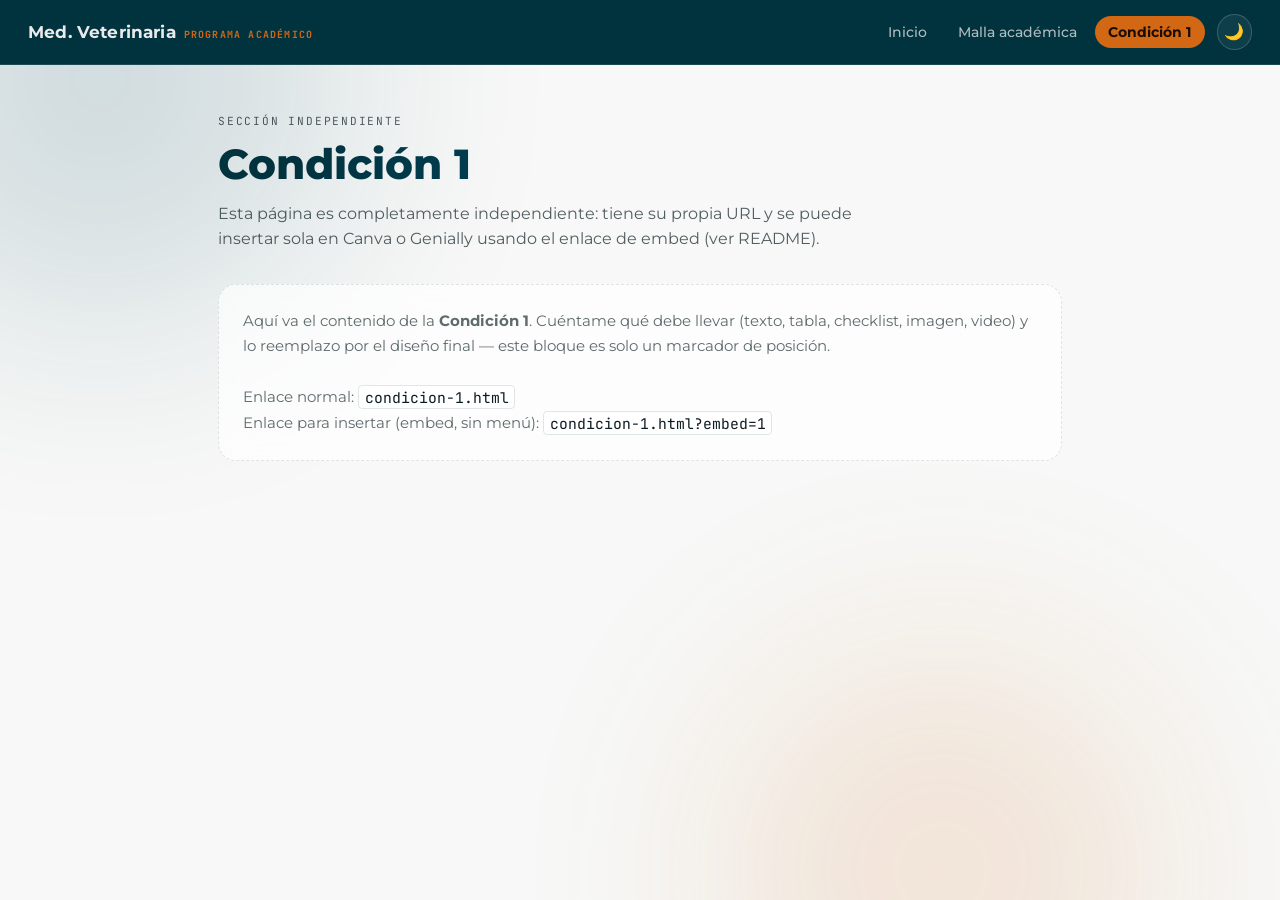
==== condicion-1.html @ 6ac679a8 "Primer commit: subiendo mi proyecto" ====
<!DOCTYPE html>
<html lang="es">
<head>
<meta charset="UTF-8" />
<meta name="viewport" content="width=device-width, initial-scale=1.0" />
<title>Condición 1 · Programa académico</title>
<meta name="description" content="Condición 1 del programa." />
<link rel="preconnect" href="https://fonts.googleapis.com">
<link rel="preconnect" href="https://fonts.gstatic.com" crossorigin>
<link href="https://fonts.googleapis.com/css2?family=Montserrat:wght@400;500;600;700;800&family=JetBrains+Mono:wght@500&display=swap" rel="stylesheet">
<link rel="stylesheet" href="css/base.css" />
<link rel="stylesheet" href="css/condicion.css" />
</head>
<body>

<div class="orb orb--navy"   style="width:480px;height:480px;top:-160px;left:-140px;"></div>
<div class="orb orb--orange" style="width:420px;height:420px;bottom:-180px;right:10vw;"></div>

<nav class="sitenav">
  <a class="sitenav__brand" href="index.html">Med. Veterinaria <small>Programa académico</small></a>
  <div class="sitenav__right">
    <ul class="sitenav__links">
      <li><a href="index.html">Inicio</a></li>
      <li><a href="malla-academica.html">Malla académica</a></li>
      <li><a href="condicion-1.html" aria-current="page">Condición 1</a></li>
    </ul>
    <button class="theme-toggle" type="button" aria-label="Cambiar a modo oscuro">🌙</button>
  </div>
</nav>

<header class="cond-hero">
  <p class="cond-hero__eyebrow">Sección independiente</p>
  <h1>Condición 1</h1>
  <p>Esta página es completamente independiente: tiene su propia URL y se puede insertar sola en Canva o Genially usando el enlace de embed (ver README).</p>
</header>

<main class="cond-body">
  <div class="cond-body__placeholder">
    Aquí va el contenido de la <strong>Condición 1</strong>. Cuéntame qué debe llevar
    (texto, tabla, checklist, imagen, video) y lo reemplazo por el diseño final —
    este bloque es solo un marcador de posición.
    <br><br>
    Enlace normal: <code>condicion-1.html</code><br>
    Enlace para insertar (embed, sin menú): <code>condicion-1.html?embed=1</code>
  </div>
</main>

<script src="js/embed-mode.js"></script>
<script src="js/theme.js"></script>
</body>
</html>
---- css/base.css ----
/* =========================================================================
   base.css — fundamentos compartidos por todas las secciones del sitio
   ========================================================================= */

:root{
  /* Paleta institucional */
  --navy:      #00445B;
  --navy-dark: #01333F;
  --green:     #035B3B;
  --gray-100:  #EAEAEA;
  --orange:    #D26714;
  --gold:      #C9930C;

  --font-display: 'Montserrat', 'Segoe UI', sans-serif;
  --font-body: 'Montserrat', 'Segoe UI', sans-serif;
  --font-mono: 'JetBrains Mono', 'Consolas', monospace;

  --radius: 12px;
  --radius-lg: 18px;

  /* ---- Tema claro (default) ---- */
  --ink:        #0B1B21;
  --paper:      #F7F8F7;
  --paper-2:    #FFFFFF;
  --line:       rgba(1,51,63,0.12);
  --nav-bg:     var(--navy-dark);
  --nav-text:   var(--gray-100);
  --shadow-sm:  0 1px 2px rgba(1,51,63,0.08);
  --shadow-md:  0 10px 28px rgba(1,51,63,0.14);
  --shadow-lg:  0 26px 64px rgba(1,51,63,0.24);
  --glass-bg:   rgba(255,255,255,0.68);
  --glass-border: rgba(1,51,63,0.14);
  --orb-opacity: 0.16;
  --texture-opacity: 0.5;
  --scrollbar-track: rgba(1,51,63,0.06);
  --scrollbar-thumb: rgba(0,68,91,0.35);
}

html[data-theme="dark"]{
  --ink:        #EAEAEA;
  --paper:      #051A22;
  --paper-2:    #072633;
  --line:       rgba(234,234,234,0.14);
  --nav-bg:     #01161D;
  --nav-text:   var(--gray-100);
  --shadow-sm:  0 1px 2px rgba(0,0,0,0.35);
  --shadow-md:  0 10px 28px rgba(0,0,0,0.45);
  --shadow-lg:  0 26px 64px rgba(0,0,0,0.55);
  --glass-bg:   rgba(7,38,51,0.6);
  --glass-border: rgba(234,234,234,0.12);
  --orb-opacity: 0.30;
  --texture-opacity: 0.16;
  --scrollbar-track: rgba(234,234,234,0.06);
  --scrollbar-thumb: rgba(210,103,20,0.45);
}

*, *::before, *::after{ box-sizing: border-box; }

html{ scroll-behavior: smooth; }

body{
  margin: 0;
  background: var(--paper);
  color: var(--ink);
  font-family: var(--font-body);
  -webkit-font-smoothing: antialiased;
  position: relative;
  min-height: 100vh;
  transition: background 0.35s ease, color 0.35s ease;
}

/* Textura de fondo institucional, sutil y fija */
body::before{
  content: "";
  position: fixed;
  inset: 0;
  z-index: -2;
  background-image: url("assets/Fondo_1.png");
  background-size: cover;
  background-position: center;
  opacity: var(--texture-opacity);
  pointer-events: none;
  transition: opacity 0.35s ease;
}
html[data-theme="dark"] body::before{ filter: invert(1) brightness(0.6); }

img{ max-width: 100%; display: block; }
a{ color: inherit; }

/* ---------- Orbes ambientales (degradados de marca) ---------- */
.orb{
  position: fixed;
  border-radius: 50%;
  filter: blur(120px);
  z-index: -1;
  opacity: var(--orb-opacity);
  pointer-events: none;
}
.orb--navy{ background: var(--navy); }
.orb--green{ background: var(--green); }
.orb--orange{ background: var(--orange); }

/* ---------- Barra de navegación del sitio ---------- */
.sitenav{
  position: sticky;
  top: 0;
  z-index: 50;
  display: flex;
  align-items: center;
  justify-content: space-between;
  gap: 1rem;
  padding: 0.9rem 1.75rem;
  background: var(--nav-bg);
  color: var(--nav-text);
  border-bottom: 1px solid rgba(234,234,234,0.12);
  backdrop-filter: blur(10px);
}

.sitenav__brand{
  font-family: var(--font-display);
  font-weight: 700;
  letter-spacing: 0.01em;
  font-size: 1.05rem;
  text-decoration: none;
  color: var(--gray-100);
  display: flex;
  align-items: baseline;
  gap: 0.5rem;
}
.sitenav__brand small{
  font-family: var(--font-mono);
  font-size: 0.62rem;
  letter-spacing: 0.12em;
  text-transform: uppercase;
  color: var(--orange);
}

.sitenav__right{ display: flex; align-items: center; gap: 0.75rem; }

.sitenav__links{
  display: flex;
  gap: 0.25rem;
  list-style: none;
  margin: 0;
  padding: 0;
}
.sitenav__links a{
  text-decoration: none;
  font-size: 0.85rem;
  font-weight: 500;
  padding: 0.5rem 0.85rem;
  border-radius: 999px;
  color: rgba(234,234,234,0.75);
  transition: background 0.2s ease, color 0.2s ease;
}
.sitenav__links a:hover{
  background: rgba(234,234,234,0.08);
  color: var(--gray-100);
}
.sitenav__links a[aria-current="page"]{
  background: var(--orange);
  color: #1a0d00;
  font-weight: 700;
}

.theme-toggle{
  display: inline-flex;
  align-items: center;
  justify-content: center;
  width: 2.2rem;
  height: 2.2rem;
  border-radius: 50%;
  border: 1px solid rgba(234,234,234,0.2);
  background: rgba(234,234,234,0.06);
  color: var(--gray-100);
  cursor: pointer;
  font-size: 1rem;
  line-height: 1;
  transition: transform 0.25s ease, background 0.2s ease;
}
.theme-toggle:hover{ background: rgba(234,234,234,0.16); transform: rotate(15deg); }

@media (max-width: 640px){
  .sitenav{ padding: 0.8rem 1rem; }
  .sitenav__links{ gap: 0; }
  .sitenav__links a{ padding: 0.45rem 0.6rem; font-size: 0.78rem; }
}

/* ---------- Utilidades ---------- */
.sr-only{
  position: absolute; width: 1px; height: 1px;
  padding: 0; margin: -1px; overflow: hidden;
  clip: rect(0,0,0,0); white-space: nowrap; border: 0;
}

:focus-visible{
  outline: 3px solid var(--orange);
  outline-offset: 2px;
}

/* Scrollbars con estilo, para cualquier panel con overflow */
*{
  scrollbar-width: thin;
  scrollbar-color: var(--scrollbar-thumb) var(--scrollbar-track);
}
*::-webkit-scrollbar{ width: 10px; height: 10px; }
*::-webkit-scrollbar-track{ background: var(--scrollbar-track); border-radius: 8px; }
*::-webkit-scrollbar-thumb{
  background: var(--scrollbar-thumb);
  border-radius: 8px;
  border: 2px solid transparent;
  background-clip: padding-box;
}

@media (prefers-reduced-motion: reduce){
  *{ animation-duration: 0.01ms !important; transition-duration: 0.01ms !important; }
}
---- css/condicion.css ----
/* =========================================================================
   condicion.css — estilo compartido de las páginas "Condición N"
   ========================================================================= */

.cond-hero{
  max-width: 900px;
  margin: 0 auto;
  padding: 3rem 1.75rem 1rem;
}
.cond-hero__eyebrow{
  font-family: var(--font-mono);
  font-size: 0.7rem;
  letter-spacing: 0.16em;
  text-transform: uppercase;
  color: var(--orange);
}
.cond-hero h1{
  font-family: var(--font-display);
  font-weight: 800;
  font-size: clamp(1.8rem, 4vw, 2.6rem);
  margin: 0.5rem 0 0.75rem;
  background: linear-gradient(100deg, var(--navy-dark) 10%, var(--navy) 45%, var(--green) 85%);
  -webkit-background-clip: text;
  background-clip: text;
  color: transparent;
}
html[data-theme="dark"] .cond-hero h1{
  background: linear-gradient(100deg, #EAEAEA 10%, #7FD9C4 55%, var(--orange) 95%);
  -webkit-background-clip: text;
  background-clip: text;
}
.cond-hero p{
  color: color-mix(in srgb, var(--ink) 70%, transparent);
  line-height: 1.6;
  max-width: 62ch;
  margin: 0;
}

.cond-body{
  max-width: 900px;
  margin: 0 auto;
  padding: 1rem 1.75rem 4rem;
  line-height: 1.7;
}
.cond-body__placeholder{
  border: 1.5px dashed var(--line);
  border-radius: var(--radius-lg);
  padding: 1.5rem;
  color: color-mix(in srgb, var(--ink) 65%, transparent);
  background: var(--glass-bg);
  backdrop-filter: blur(14px);
  -webkit-backdrop-filter: blur(14px);
  font-size: 0.92rem;
}
.cond-body__placeholder code{
  font-family: var(--font-mono);
  background: var(--paper-2);
  color: var(--ink);
  padding: 0.1rem 0.35rem;
  border-radius: 4px;
  border: 1px solid var(--line);
}
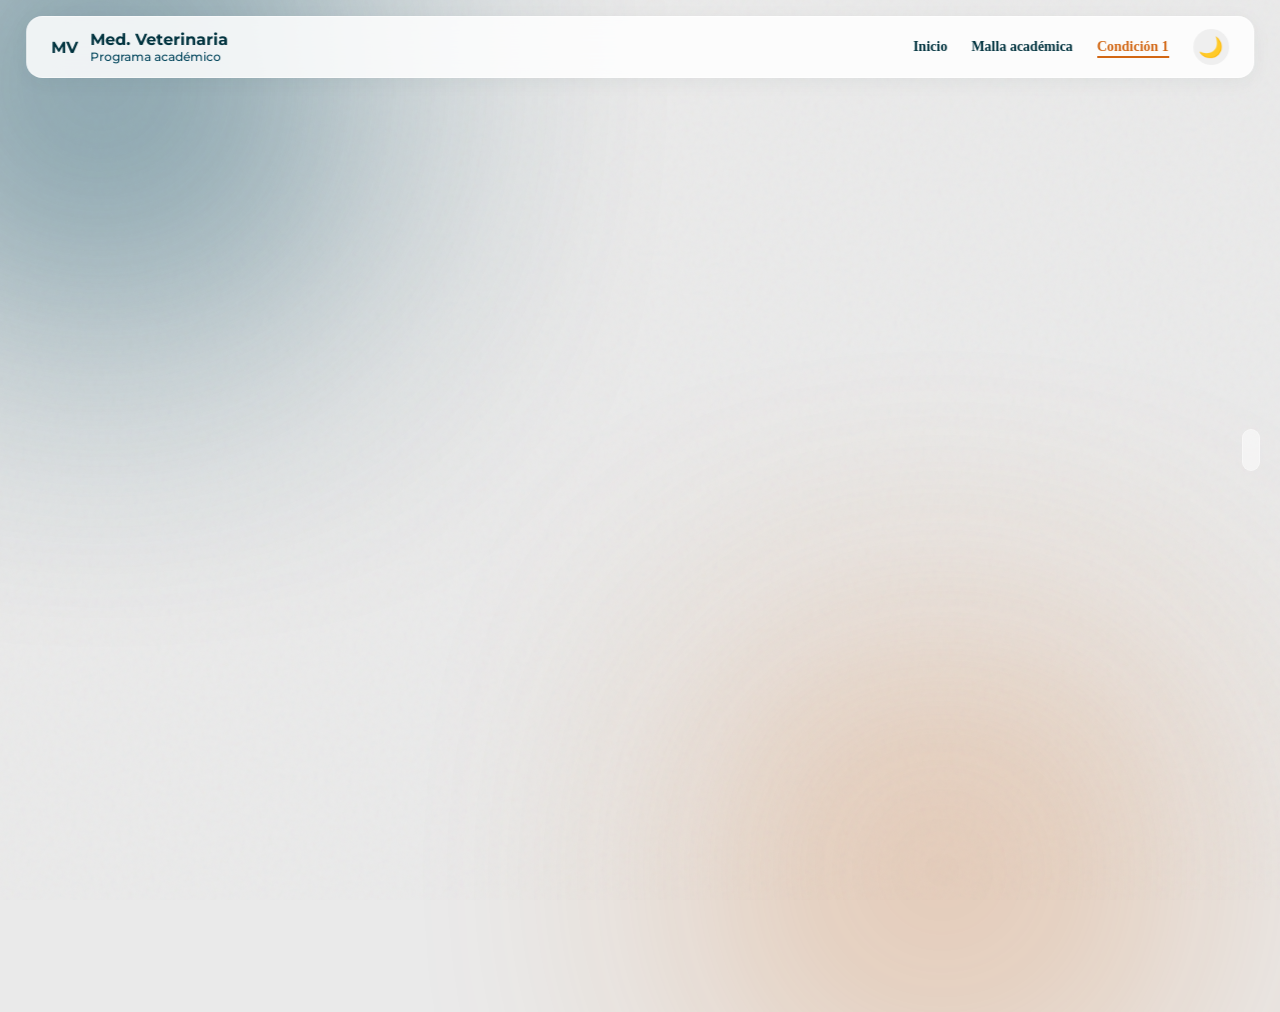
==== commit fb5d5b59: "Actualización" ====
--- a/condicion-1.html
+++ b/condicion-1.html
@@ -1,51 +1,1393 @@
 <!DOCTYPE html>
-<html lang="es">
+<html lang="es" class="light">
 <head>
 <meta charset="UTF-8" />
 <meta name="viewport" content="width=device-width, initial-scale=1.0" />
 <title>Condición 1 · Programa académico</title>
-<meta name="description" content="Condición 1 del programa." />
+<meta name="description" content="Condición 1 del programa de Medicina Veterinaria - UNAD" />
 <link rel="preconnect" href="https://fonts.googleapis.com">
 <link rel="preconnect" href="https://fonts.gstatic.com" crossorigin>
-<link href="https://fonts.googleapis.com/css2?family=Montserrat:wght@400;500;600;700;800&family=JetBrains+Mono:wght@500&display=swap" rel="stylesheet">
-<link rel="stylesheet" href="css/base.css" />
-<link rel="stylesheet" href="css/condicion.css" />
+<link href="https://fonts.googleapis.com/css2?family=Montserrat:wght@400;500;600;700;800&family=Inter:wght@400;500;600;700&display=swap" rel="stylesheet">
+
+<!-- Tailwind CSS -->
+<script src="https://cdn.tailwindcss.com"></script>
+<script>
+    tailwind.config = {
+        darkMode: 'class',
+        theme: {
+            extend: {
+                colors: {
+                    unad: {
+                        teal: '#00445B',
+                        navy: '#01333F',
+                        green: '#035B3B',
+                        orange: '#D26714',
+                        base: '#EAEAEA',
+                        darkbg: '#0a1922'
+                    }
+                },
+                fontFamily: {
+                    sans: ['Inter', 'sans-serif'],
+                    display: ['Montserrat', 'sans-serif'],
+                }
+            }
+        }
+    }
+</script>
+
+<!-- GSAP & Observer -->
+<script src="https://cdnjs.cloudflare.com/ajax/libs/gsap/3.12.2/gsap.min.js"></script>
+<script src="https://cdnjs.cloudflare.com/ajax/libs/gsap/3.12.2/Observer.min.js"></script>
+
+<!-- Iconify for Animated Icons -->
+<script src="https://code.iconify.design/3/3.1.0/iconify.min.js"></script>
+
+<style>
+    body {
+        background-color: #EAEAEA;
+        color: #01333F;
+        margin: 0;
+        padding: 0;
+        overflow: hidden;
+        transition: background-color 0.3s ease, color 0.3s ease;
+    }
+    
+    .dark body {
+        background-color: #0a1922;
+        color: #EAEAEA;
+    }
+
+    /* Textura de lienzo sutil */
+    body::before {
+        content: "";
+        position: fixed;
+        inset: 0;
+        z-index: 1;
+        pointer-events: none;
+        background-image: url('data:image/svg+xml;utf8,<svg viewBox="0 0 200 200" xmlns="http://www.w3.org/2000/svg"><filter id="noiseFilter"><feTurbulence type="fractalNoise" baseFrequency="0.8" numOctaves="3" stitchTiles="stitch"/></filter><rect width="100%" height="100%" filter="url(%23noiseFilter)"/></svg>');
+        opacity: 0.04;
+        mix-blend-mode: multiply;
+    }
+    .dark body::before {
+        opacity: 0.02;
+        mix-blend-mode: screen;
+    }
+
+    /* Orbes Ambientales Animados */
+    .orb {
+        position: fixed;
+        border-radius: 50%;
+        filter: blur(140px);
+        z-index: 0;
+        opacity: 0.6;
+        pointer-events: none;
+    }
+    .orb--navy {
+        background: #00445B;
+        animation: float1 20s ease-in-out infinite;
+    }
+    .orb--orange {
+        background: #D26714;
+        animation: float2 25s ease-in-out infinite reverse;
+        opacity: 0.4;
+    }
+
+    @keyframes float1 { 0%, 100% { transform: translate(0, 0) scale(1); } 50% { transform: translate(5vw, 5vh) scale(1.1); } }
+    @keyframes float2 { 0%, 100% { transform: translate(0, 0) scale(1); } 50% { transform: translate(-5vw, -5vh) scale(1.1); } }
+
+    /* Estructura UI base */
+    .sitenav {
+        position: fixed;
+        top: 1rem;
+        left: 50%;
+        transform: translateX(-50%);
+        width: 92%;
+        max-width: 1500px;
+        z-index: 50;
+        display: flex;
+        justify-content: space-between;
+        align-items: center;
+        padding: 0.75rem 1.5rem;
+        border-radius: 1rem;
+        backdrop-filter: blur(16px);
+        -webkit-backdrop-filter: blur(16px);
+        background: rgba(255, 255, 255, 0.85);
+        border: 1px solid rgba(255, 255, 255, 0.5);
+        box-shadow: 0 4px 20px rgba(1, 51, 63, 0.05);
+        transition: all 0.3s ease;
+    }
+    .dark .sitenav {
+        background: rgba(1, 51, 63, 0.7);
+        border: 1px solid rgba(255, 255, 255, 0.1);
+        box-shadow: 0 4px 20px rgba(0, 0, 0, 0.3);
+    }
+
+    .sitenav__brand {
+        display: flex;
+        align-items: center;
+        gap: 0.75rem;
+        font-family: 'Montserrat', sans-serif;
+        font-weight: 700;
+        color: #01333F;
+        text-decoration: none;
+    }
+    .dark .sitenav__brand { color: #ffffff; }
+    
+    .sitenav__brand small {
+        display: block;
+        font-size: 0.75rem;
+        font-weight: 500;
+        color: #00445B;
+    }
+    .dark .sitenav__brand small { color: #D26714; }
+
+    .sitenav__right { display: flex; align-items: center; gap: 1.5rem; }
+    .sitenav__links { display: flex; gap: 1.5rem; list-style: none; margin: 0; padding: 0; font-size: 0.875rem; font-weight: 600; }
+    .sitenav__links a { color: #01333F; text-decoration: none; transition: color 0.2s; }
+    .dark .sitenav__links a { color: #EAEAEA; }
+    .sitenav__links a:hover { color: #D26714; }
+    .sitenav__links a[aria-current="page"] { color: #D26714; border-bottom: 2px solid #D26714; padding-bottom: 2px; }
+
+    .theme-toggle {
+        background: none; border: none; cursor: pointer; font-size: 1.25rem;
+        display: flex; align-items: center; justify-content: center;
+        width: 36px; height: 36px; border-radius: 50%;
+        background-color: rgba(0,0,0,0.05); transition: background-color 0.2s;
+    }
+    .dark .theme-toggle { background-color: rgba(255,255,255,0.1); }
+
+    /* Slider Container & Glass Panels */
+    .slider-container { position: relative; width: 100vw; height: 100vh; z-index: 10; }
+    .slide {
+        position: absolute; top: 0; left: 0; width: 100vw; height: 100vh;
+        visibility: hidden; display: flex; flex-direction: column;
+        justify-content: center; align-items: center; padding: 5rem 2rem 2rem 2rem;
+    }
+
+    .glass-panel {
+        width: 100%;
+        max-width: 95vw;
+        height: 86vh;
+        backdrop-filter: blur(16px);
+        -webkit-backdrop-filter: blur(16px);
+        background: rgba(255, 255, 255, 0.78);
+        border: 1px solid rgba(255, 255, 255, 0.6);
+        box-shadow: 0 10px 40px rgba(1, 51, 63, 0.08);
+        border-radius: 1.5rem;
+        padding: 2rem;
+        display: flex;
+        flex-direction: column;
+        transition: all 0.3s ease;
+    }
+    .dark .glass-panel {
+        background: rgba(1, 51, 63, 0.65);
+        border: 1px solid rgba(255, 255, 255, 0.12);
+        box-shadow: 0 10px 40px rgba(0, 0, 0, 0.5);
+    }
+
+    /* Scrollbars internos */
+    .custom-scroll { overflow-y: auto; overflow-x: hidden; padding-right: 10px; }
+    .custom-scroll::-webkit-scrollbar { width: 6px; height: 6px; }
+    .custom-scroll::-webkit-scrollbar-track { background: rgba(0,68,91,0.05); border-radius: 10px; }
+    .custom-scroll::-webkit-scrollbar-thumb { background: rgba(0,68,91,0.2); border-radius: 10px; }
+    .dark .custom-scroll::-webkit-scrollbar-track { background: rgba(255,255,255,0.05); }
+    .dark .custom-scroll::-webkit-scrollbar-thumb { background: rgba(255,255,255,0.2); }
+
+    /* Side Nav (Dots) */
+    .sidenav-dots {
+        position: fixed; right: 20px; top: 50%; transform: translateY(-50%);
+        z-index: 50; display: flex; flex-direction: column; align-items: center; gap: 6px;
+        background: rgba(255,255,255,0.5); backdrop-filter: blur(8px);
+        padding: 10px 6px; border-radius: 30px; border: 1px solid rgba(255,255,255,0.3);
+        max-height: 80vh; overflow-y: auto;
+    }
+    .dark .sidenav-dots { background: rgba(0,0,0,0.3); border: 1px solid rgba(255,255,255,0.1); }
+    .nav-btn { background: none; border: none; cursor: pointer; color: inherit; padding: 2px; display: flex; align-items: center; justify-content: center; }
+    .dot { width: 6px; height: 6px; border-radius: 50%; background: #00445B; opacity: 0.3; transition: all 0.3s; cursor: pointer; }
+    .dark .dot { background: #EAEAEA; }
+    .dot.active { opacity: 1; height: 18px; border-radius: 4px; background: #D26714; }
+
+    /* Tablas Estilizadas */
+    .styled-table { width: 100%; border-collapse: collapse; text-align: left; font-size: 0.85rem; }
+    .styled-table th { background-color: #00445B; color: white; padding: 12px; font-weight: 600; text-transform: uppercase; font-size: 0.75rem; position: sticky; top: 0; z-index: 10; }
+    .styled-table td { padding: 12px; border-bottom: 1px solid rgba(0,0,0,0.1); vertical-align: top; }
+    .dark .styled-table td { border-bottom: 1px solid rgba(255,255,255,0.1); }
+    .styled-table tr:hover td { background-color: rgba(0,68,91,0.03); }
+    .dark .styled-table tr:hover td { background-color: rgba(255,255,255,0.03); }
+
+    /* Tarjetas Interactivas con Efectos */
+    .hover-card { transition: transform 0.3s cubic-bezier(0.4, 0, 0.2, 1), box-shadow 0.3s, border-color 0.3s; }
+    .hover-card:hover { transform: translateY(-4px); box-shadow: 0 12px 30px -8px rgba(0, 68, 91, 0.15); border-color: #D26714; }
+</style>
 </head>
 <body>
 
-<div class="orb orb--navy"   style="width:480px;height:480px;top:-160px;left:-140px;"></div>
+<div class="orb orb--navy" style="width:480px;height:480px;top:-160px;left:-140px;"></div>
 <div class="orb orb--orange" style="width:420px;height:420px;bottom:-180px;right:10vw;"></div>
 
-<nav class="sitenav">
-  <a class="sitenav__brand" href="index.html">Med. Veterinaria <small>Programa académico</small></a>
-  <div class="sitenav__right">
-    <ul class="sitenav__links">
-      <li><a href="index.html">Inicio</a></li>
-      <li><a href="malla-academica.html">Malla académica</a></li>
-      <li><a href="condicion-1.html" aria-current="page">Condición 1</a></li>
-    </ul>
-    <button class="theme-toggle" type="button" aria-label="Cambiar a modo oscuro">🌙</button>
-  </div>
+<nav class="sitenav" id="main-nav">
+    <a class="sitenav__brand" href="index.html">
+        <div class="w-10 h-10 rounded bg-unad-teal text-white flex items-center justify-center font-bold font-display shadow-md mr-1">MV</div>
+        <div>Med. Veterinaria <small>Programa académico</small></div>
+    </a>
+    <div class="sitenav__right">
+        <ul class="sitenav__links hidden md:flex">
+            <li><a href="index.html">Inicio</a></li>
+            <li><a href="malla-academica.html">Malla académica</a></li>
+            <li><a href="condicion-1.html" aria-current="page">Condición 1</a></li>
+        </ul>
+        <button class="theme-toggle" id="theme-btn" type="button" aria-label="Cambiar a modo oscuro">🌙</button>
+    </div>
 </nav>
 
-<header class="cond-hero">
-  <p class="cond-hero__eyebrow">Sección independiente</p>
-  <h1>Condición 1</h1>
-  <p>Esta página es completamente independiente: tiene su propia URL y se puede insertar sola en Canva o Genially usando el enlace de embed (ver README).</p>
-</header>
-
-<main class="cond-body">
-  <div class="cond-body__placeholder">
-    Aquí va el contenido de la <strong>Condición 1</strong>. Cuéntame qué debe llevar
-    (texto, tabla, checklist, imagen, video) y lo reemplazo por el diseño final —
-    este bloque es solo un marcador de posición.
-    <br><br>
-    Enlace normal: <code>condicion-1.html</code><br>
-    Enlace para insertar (embed, sin menú): <code>condicion-1.html?embed=1</code>
-  </div>
+<aside class="sidenav-dots" id="side-nav">
+    <button class="nav-btn" id="btn-up" aria-label="Subir">
+        <span class="iconify text-unad-teal dark:text-white" data-icon="lucide:chevron-up" data-width="18"></span>
+    </button>
+    <div id="dot-container" class="flex flex-col gap-1.5 py-1"></div>
+    <button class="nav-btn" id="btn-down" aria-label="Bajar">
+        <span class="iconify text-unad-teal dark:text-white" data-icon="lucide:chevron-down" data-width="18"></span>
+    </button>
+</aside>
+
+<main class="slider-container" id="slider">
+
+    <!-- Diapositiva 1: Portada -->
+    <section class="slide">
+        <div class="glass-panel items-center justify-center text-center">
+            <span class="gsap-reveal px-4 py-1.5 rounded-full bg-unad-orange text-white text-xs font-bold uppercase tracking-wider mb-6 flex items-center gap-2 shadow-sm">
+                <span class="iconify animate-pulse" data-icon="lucide:sparkles" data-width="16"></span> Sección independiente
+            </span>
+            <h1 class="gsap-reveal text-4xl md:text-6xl font-display font-bold text-unad-teal dark:text-white mb-8">Condición 1. Denominación del Programa</h1>
+            
+            <div class="gsap-reveal grid grid-cols-2 md:grid-cols-3 gap-6 max-w-5xl text-left bg-white/60 dark:bg-black/40 p-8 rounded-2xl border border-unad-teal/10 shadow-sm w-full">
+                <div class="flex items-start gap-3">
+                    <span class="iconify text-unad-teal mt-1 shrink-0" data-icon="lucide:graduation-cap" data-width="22"></span>
+                    <div><span class="block text-xs font-bold text-gray-500 uppercase">Programa:</span><span class="font-semibold text-base dark:text-gray-200">Medicina Veterinaria</span></div>
+                </div>
+                <div class="flex items-start gap-3">
+                    <span class="iconify text-unad-teal mt-1 shrink-0" data-icon="lucide:award" data-width="22"></span>
+                    <div><span class="block text-xs font-bold text-gray-500 uppercase">Nivel de formación:</span><span class="font-semibold text-base dark:text-gray-200">Pregrado Universitario</span></div>
+                </div>
+                <div class="flex items-start gap-3">
+                    <span class="iconify text-unad-orange mt-1 shrink-0" data-icon="lucide:badge-check" data-width="22"></span>
+                    <div><span class="block text-xs font-bold text-gray-500 uppercase">Título a otorgar:</span><span class="font-semibold text-base text-unad-teal dark:text-unad-orange">Médico(a) Veterinario(a)</span></div>
+                </div>
+                <div class="flex items-start gap-3">
+                    <span class="iconify text-unad-teal mt-1 shrink-0" data-icon="lucide:school" data-width="22"></span>
+                    <div><span class="block text-xs font-bold text-gray-500 uppercase">Escuela:</span><span class="font-semibold text-base dark:text-gray-200">ECAPMA</span></div>
+                </div>
+                <div class="flex items-start gap-3">
+                    <span class="iconify text-unad-teal mt-1 shrink-0" data-icon="lucide:laptop" data-width="22"></span>
+                    <div><span class="block text-xs font-bold text-gray-500 uppercase">Modalidad:</span><span class="font-semibold text-base dark:text-gray-200">Híbrida (Presencial-Virtual)</span></div>
+                </div>
+                <div class="col-span-2 md:col-span-1 flex items-start gap-3">
+                    <span class="iconify text-unad-teal mt-1 shrink-0" data-icon="lucide:building-2" data-width="22"></span>
+                    <div><span class="block text-xs font-bold text-gray-500 uppercase">Institución:</span><span class="font-semibold text-base dark:text-gray-200">UNAD</span></div>
+                </div>
+            </div>
+        </div>
+    </section>
+
+    <!-- Diapositiva 2: Equipo Curricular 1/2 (Perfiles 1 al 5) -->
+    <section class="slide">
+        <div class="glass-panel">
+            <div class="gsap-reveal flex justify-between items-end border-b border-gray-200 dark:border-gray-700 pb-3 mb-4 shrink-0">
+                <h2 class="text-3xl font-display font-bold text-unad-navy dark:text-white flex items-center gap-3">
+                    <span class="iconify text-unad-orange animate-bounce" data-icon="lucide:users" data-width="32"></span>
+                    1. Equipo curricular (1/2)
+                </h2>
+                <span class="text-xs text-gray-500 font-semibold uppercase tracking-wider">Perfiles 1 al 5</span>
+            </div>
+            <div class="flex-1 overflow-y-auto custom-scroll gsap-reveal flex items-center justify-center">
+                <div class="grid grid-cols-1 sm:grid-cols-3 md:grid-cols-5 gap-6 w-full">
+                    <div class="hover-card flex flex-col items-center bg-white/70 dark:bg-black/50 p-5 rounded-2xl border border-gray-200 dark:border-gray-700 text-center">
+                        <div class="w-24 h-24 rounded-full bg-gray-300 dark:bg-gray-600 mb-3 overflow-hidden border-4 border-unad-teal shadow-md">
+                            <a href="docente1.png" target="_blank" rel="noopener" title="Ver foto completa"><img src="docente1.png" alt="Foto Perfil" class="w-full h-full object-cover"></a>
+                        </div>
+                        <h3 class="font-bold text-sm text-unad-navy dark:text-white mb-1">Perfil Académico 1</h3>
+                        <p class="text-xs text-gray-600 dark:text-gray-300 italic">(fotos y perfil por whatsapp)</p>
+                    </div>
+                    <div class="hover-card flex flex-col items-center bg-white/70 dark:bg-black/50 p-5 rounded-2xl border border-gray-200 dark:border-gray-700 text-center">
+                        <div class="w-24 h-24 rounded-full bg-gray-300 dark:bg-gray-600 mb-3 overflow-hidden border-4 border-unad-teal shadow-md">
+                            <a href="docente2.png" target="_blank" rel="noopener" title="Ver foto completa"><img src="docente2.png" alt="Foto Perfil" class="w-full h-full object-cover"></a>
+                        </div>
+                        <h3 class="font-bold text-sm text-unad-navy dark:text-white mb-1">Perfil Académico 2</h3>
+                        <p class="text-xs text-gray-600 dark:text-gray-300 italic">(fotos y perfil por whatsapp)</p>
+                    </div>
+                    <div class="hover-card flex flex-col items-center bg-white/70 dark:bg-black/50 p-5 rounded-2xl border border-gray-200 dark:border-gray-700 text-center">
+                        <div class="w-24 h-24 rounded-full bg-gray-300 dark:bg-gray-600 mb-3 overflow-hidden border-4 border-unad-orange shadow-md">
+                            <a href="docente3.png" target="_blank" rel="noopener" title="Ver foto completa"><img src="docente3.png" alt="Foto Perfil" class="w-full h-full object-cover"></a>
+                        </div>
+                        <h3 class="font-bold text-sm text-unad-navy dark:text-white mb-1">Perfil Académico 3</h3>
+                        <p class="text-xs text-gray-600 dark:text-gray-300 italic">(fotos y perfil por whatsapp)</p>
+                    </div>
+                    <div class="hover-card flex flex-col items-center bg-white/70 dark:bg-black/50 p-5 rounded-2xl border border-gray-200 dark:border-gray-700 text-center">
+                        <div class="w-24 h-24 rounded-full bg-gray-300 dark:bg-gray-600 mb-3 overflow-hidden border-4 border-unad-teal shadow-md">
+                            <a href="docente4.png" target="_blank" rel="noopener" title="Ver foto completa"><img src="docente4.png" alt="Foto Perfil" class="w-full h-full object-cover"></a>
+                        </div>
+                        <h3 class="font-bold text-sm text-unad-navy dark:text-white mb-1">Perfil Académico 4</h3>
+                        <p class="text-xs text-gray-600 dark:text-gray-300 italic">(fotos y perfil por whatsapp)</p>
+                    </div>
+                    <div class="hover-card flex flex-col items-center bg-white/70 dark:bg-black/50 p-5 rounded-2xl border border-gray-200 dark:border-gray-700 text-center">
+                        <div class="w-24 h-24 rounded-full bg-gray-300 dark:bg-gray-600 mb-3 overflow-hidden border-4 border-unad-teal shadow-md">
+                            <a href="docente5.png" target="_blank" rel="noopener" title="Ver foto completa"><img src="docente5.png" alt="Foto Perfil" class="w-full h-full object-cover"></a>
+                        </div>
+                        <h3 class="font-bold text-sm text-unad-navy dark:text-white mb-1">Perfil Académico 5</h3>
+                        <p class="text-xs text-gray-600 dark:text-gray-300 italic">(fotos y perfil por whatsapp)</p>
+                    </div>
+                </div>
+            </div>
+            <div class="grid grid-cols-2 gap-4 mt-4 shrink-0 gsap-reveal">
+                <div class="bg-unad-orange/10 border-l-4 border-unad-orange p-3 rounded-r-lg">
+                    <h4 class="font-bold text-unad-orange mb-1 flex items-center gap-2 text-sm"><span class="iconify" data-icon="lucide:alert-circle" data-width="18"></span> Criterio del Par Académico</h4>
+                    <p class="text-xs text-gray-700 dark:text-gray-300">Evaluar idoneidad y trayectoria del equipo formulador del programa.</p>
+                </div>
+                <div class="bg-unad-green/10 border-l-4 border-unad-green p-3 rounded-r-lg">
+                    <h4 class="font-bold text-unad-green mb-1 flex items-center gap-2 text-sm"><span class="iconify" data-icon="lucide:check-circle-2" data-width="18"></span> Evidencia que Sustenta</h4>
+                    <p class="text-xs text-gray-700 dark:text-gray-300">Hojas de vida (CvLAC) y soportes de experiencia disciplinar.</p>
+                </div>
+            </div>
+        </div>
+    </section>
+
+    <!-- Diapositiva 3: Equipo Curricular 2/2 (Perfiles 6 al 10) -->
+    <section class="slide">
+        <div class="glass-panel">
+            <div class="gsap-reveal flex justify-between items-end border-b border-gray-200 dark:border-gray-700 pb-3 mb-4 shrink-0">
+                <h2 class="text-3xl font-display font-bold text-unad-navy dark:text-white flex items-center gap-3">
+                    <span class="iconify text-unad-teal animate-pulse" data-icon="lucide:users" data-width="32"></span>
+                    1. Equipo curricular (2/2)
+                </h2>
+                <span class="text-xs text-gray-500 font-semibold uppercase tracking-wider">Perfiles 6 al 10</span>
+            </div>
+            <div class="flex-1 overflow-y-auto custom-scroll gsap-reveal flex items-center justify-center">
+                <div class="grid grid-cols-1 sm:grid-cols-3 md:grid-cols-5 gap-6 w-full">
+                    <div class="hover-card flex flex-col items-center bg-white/70 dark:bg-black/50 p-5 rounded-2xl border border-gray-200 dark:border-gray-700 text-center">
+                        <div class="w-24 h-24 rounded-full bg-gray-300 dark:bg-gray-600 mb-3 overflow-hidden border-4 border-unad-teal shadow-md">
+                            <a href="docente6.png" target="_blank" rel="noopener" title="Ver foto completa"><img src="docente6.png" alt="Foto Perfil" class="w-full h-full object-cover"></a>
+                        </div>
+                        <h3 class="font-bold text-sm text-unad-navy dark:text-white mb-1">Perfil Académico 6</h3>
+                        <p class="text-xs text-gray-600 dark:text-gray-300 italic">(fotos y perfil por whatsapp)</p>
+                    </div>
+                    <div class="hover-card flex flex-col items-center bg-white/70 dark:bg-black/50 p-5 rounded-2xl border border-gray-200 dark:border-gray-700 text-center">
+                        <div class="w-24 h-24 rounded-full bg-gray-300 dark:bg-gray-600 mb-3 overflow-hidden border-4 border-unad-teal shadow-md">
+                            <a href="docente7.png" target="_blank" rel="noopener" title="Ver foto completa"><img src="docente7.png" alt="Foto Perfil" class="w-full h-full object-cover"></a>
+                        </div>
+                        <h3 class="font-bold text-sm text-unad-navy dark:text-white mb-1">Perfil Académico 7</h3>
+                        <p class="text-xs text-gray-600 dark:text-gray-300 italic">(fotos y perfil por whatsapp)</p>
+                    </div>
+                    <div class="hover-card flex flex-col items-center bg-white/70 dark:bg-black/50 p-5 rounded-2xl border border-gray-200 dark:border-gray-700 text-center">
+                        <div class="w-24 h-24 rounded-full bg-gray-300 dark:bg-gray-600 mb-3 overflow-hidden border-4 border-unad-green shadow-md">
+                            <a href="docente8.png" target="_blank" rel="noopener" title="Ver foto completa"><img src="docente8.png" alt="Foto Perfil" class="w-full h-full object-cover"></a>
+                        </div>
+                        <h3 class="font-bold text-sm text-unad-navy dark:text-white mb-1">Perfil Académico 8</h3>
+                        <p class="text-xs text-gray-600 dark:text-gray-300 italic">(fotos y perfil por whatsapp)</p>
+                    </div>
+                    <div class="hover-card flex flex-col items-center bg-white/70 dark:bg-black/50 p-5 rounded-2xl border border-gray-200 dark:border-gray-700 text-center">
+                        <div class="w-24 h-24 rounded-full bg-gray-300 dark:bg-gray-600 mb-3 overflow-hidden border-4 border-unad-teal shadow-md">
+                            <a href="docente9.png" target="_blank" rel="noopener" title="Ver foto completa"><img src="docente9.png" alt="Foto Perfil" class="w-full h-full object-cover"></a>
+                        </div>
+                        <h3 class="font-bold text-sm text-unad-navy dark:text-white mb-1">Perfil Académico 9</h3>
+                        <p class="text-xs text-gray-600 dark:text-gray-300 italic">(fotos y perfil por whatsapp)</p>
+                    </div>
+                    <div class="hover-card flex flex-col items-center bg-white/70 dark:bg-black/50 p-5 rounded-2xl border border-gray-200 dark:border-gray-700 text-center">
+                        <div class="w-24 h-24 rounded-full bg-gray-300 dark:bg-gray-600 mb-3 overflow-hidden border-4 border-unad-teal shadow-md">
+                            <a href="docente10.png" target="_blank" rel="noopener" title="Ver foto completa"><img src="docente10.png" alt="Foto Perfil" class="w-full h-full object-cover"></a>
+                        </div>
+                        <h3 class="font-bold text-sm text-unad-navy dark:text-white mb-1">Perfil Académico 10</h3>
+                        <p class="text-xs text-gray-600 dark:text-gray-300 italic">(fotos y perfil por whatsapp)</p>
+                    </div>
+                </div>
+            </div>
+            <div class="grid grid-cols-2 gap-4 mt-4 shrink-0 gsap-reveal">
+                <div class="bg-unad-orange/10 border-l-4 border-unad-orange p-3 rounded-r-lg">
+                    <h4 class="font-bold text-unad-orange mb-1 flex items-center gap-2 text-sm"><span class="iconify" data-icon="lucide:alert-circle" data-width="18"></span> Criterio del Par Académico</h4>
+                    <p class="text-xs text-gray-700 dark:text-gray-300">Evaluar idoneidad y trayectoria del equipo formulador del programa.</p>
+                </div>
+                <div class="bg-unad-green/10 border-l-4 border-unad-green p-3 rounded-r-lg">
+                    <h4 class="font-bold text-unad-green mb-1 flex items-center gap-2 text-sm"><span class="iconify" data-icon="lucide:check-circle-2" data-width="18"></span> Evidencia que Sustenta</h4>
+                    <p class="text-xs text-gray-700 dark:text-gray-300">Hojas de vida (CvLAC) y soportes de experiencia disciplinar.</p>
+                </div>
+            </div>
+        </div>
+    </section>
+
+    <!-- Diapositiva 4: Naturaleza de la Denominación (Parte 1) -->
+    <section class="slide">
+        <div class="glass-panel">
+            <div class="gsap-reveal flex justify-between items-end border-b border-gray-200 dark:border-gray-700 pb-3 mb-4 shrink-0">
+                <h2 class="text-3xl font-display font-bold text-unad-navy dark:text-white flex items-center gap-3">
+                    <span class="iconify text-unad-teal animate-spin" data-icon="lucide:compass" data-width="32" style="animation-duration: 12s;"></span>
+                    Naturaleza de la Denominación (1/2)
+                </h2>
+            </div>
+            <div class="flex-1 overflow-y-auto custom-scroll gsap-reveal flex items-center text-gray-800 dark:text-gray-200">
+                <div class="grid grid-cols-1 md:grid-cols-2 gap-6 w-full">
+                    <div class="bg-white/60 dark:bg-black/40 p-8 rounded-2xl border-l-4 border-unad-teal hover-card flex flex-col items-start gap-4 h-full justify-center">
+                        <span class="iconify text-unad-teal" data-icon="lucide:check-circle" data-width="32"></span>
+                        <p class="text-base md:text-lg leading-relaxed">La denominación <strong>Medicina Veterinaria</strong> refleja de manera precisa la naturaleza disciplinar del programa, su nivel de formación universitaria y las competencias del futuro <strong>Médico(a) Veterinario(a)</strong>.</p>
+                    </div>
+                    <div class="bg-white/60 dark:bg-black/40 p-8 rounded-2xl border-l-4 border-unad-orange hover-card flex flex-col items-start gap-4 h-full justify-center">
+                        <span class="iconify text-unad-orange" data-icon="lucide:file-text" data-width="32"></span>
+                        <p class="text-base md:text-lg leading-relaxed">Se encuentra alineada con la clasificación internacional <strong>CINE-F 2013 (Campo 0841: Veterinaria)</strong> y con la normativa colombiana de educación superior (<strong>Ley 30 de 1992</strong> y <strong>Decreto 1330 de 2019</strong>).</p>
+                    </div>
+                </div>
+            </div>
+            <div class="grid grid-cols-2 gap-4 mt-4 shrink-0 gsap-reveal">
+                <div class="bg-unad-orange/10 border-l-4 border-unad-orange p-3 rounded-r-lg">
+                    <h4 class="font-bold text-unad-orange mb-1 flex items-center gap-2 text-sm"><span class="iconify" data-icon="lucide:alert-circle" data-width="18"></span> Criterio del Par Académico</h4>
+                    <p class="text-xs text-gray-700 dark:text-gray-300">Coherencia de la denominación con la naturaleza del programa.</p>
+                </div>
+                <div class="bg-unad-green/10 border-l-4 border-unad-green p-3 rounded-r-lg">
+                    <h4 class="font-bold text-unad-green mb-1 flex items-center gap-2 text-sm"><span class="iconify" data-icon="lucide:check-circle-2" data-width="18"></span> Evidencia que Sustenta</h4>
+                    <p class="text-xs text-gray-700 dark:text-gray-300">Justificación epistémica y legal presentada en el Documento Maestro.</p>
+                </div>
+            </div>
+        </div>
+    </section>
+
+    <!-- Diapositiva 5: Naturaleza de la Denominación (Parte 2) y Mensaje Clave -->
+    <section class="slide">
+        <div class="glass-panel">
+            <div class="gsap-reveal flex justify-between items-end border-b border-gray-200 dark:border-gray-700 pb-3 mb-4 shrink-0">
+                <h2 class="text-3xl font-display font-bold text-unad-navy dark:text-white flex items-center gap-3">
+                    <span class="iconify text-unad-teal animate-bounce" data-icon="lucide:target" data-width="32"></span>
+                    Naturaleza y Mensaje Clave (2/2)
+                </h2>
+            </div>
+            <div class="flex-1 overflow-y-auto custom-scroll gsap-reveal flex flex-col justify-center gap-6 text-gray-800 dark:text-gray-200">
+                <div class="grid grid-cols-1 md:grid-cols-2 gap-6">
+                    <div class="bg-white/60 dark:bg-black/40 p-6 rounded-2xl border-l-4 border-unad-teal hover-card flex flex-col items-start gap-3 h-full">
+                        <span class="iconify text-unad-teal" data-icon="lucide:shield-plus" data-width="28"></span>
+                        <p class="text-sm md:text-base">Su objeto de estudio comprende la <strong>prevención, diagnóstico, tratamiento y control de enfermedades animales</strong>, así como la promoción de la <strong>salud animal, salud pública veterinaria, bienestar animal y sostenibilidad productiva</strong>.</p>
+                    </div>
+                    <div class="bg-white/60 dark:bg-black/40 p-6 rounded-2xl border-l-4 border-unad-green hover-card flex flex-col items-start gap-3 h-full">
+                        <span class="iconify text-unad-green" data-icon="lucide:globe" data-width="28"></span>
+                        <p class="text-sm md:text-base">Mantiene coherencia con las tendencias globales de la profesión mediante la incorporación del enfoque <strong>One Health (Una Sola Salud)</strong>, que integra la salud animal, humana y ambiental.</p>
+                    </div>
+                </div>
+
+                <div class="bg-gradient-to-r from-unad-navy to-unad-teal text-white p-6 rounded-2xl shadow-lg border border-white/20 max-w-4xl mx-auto w-full">
+                    <p class="text-xs font-bold uppercase tracking-widest text-unad-orange mb-2 flex items-center gap-2 justify-center">
+                        <span class="iconify animate-pulse" data-icon="lucide:star" data-width="16"></span> Mensaje clave para destacar en la diapositiva
+                    </p>
+                    <p class="font-medium text-base md:text-lg leading-relaxed text-center">
+                        La denominación Medicina Veterinaria identifica una profesión con reconocimiento nacional e internacional, orientada a la protección de la salud animal, la salud pública y el desarrollo sostenible desde el enfoque One Health.
+                    </p>
+                </div>
+            </div>
+            <div class="grid grid-cols-2 gap-4 mt-4 shrink-0 gsap-reveal">
+                <div class="bg-unad-orange/10 border-l-4 border-unad-orange p-3 rounded-r-lg">
+                    <h4 class="font-bold text-unad-orange mb-1 flex items-center gap-2 text-sm"><span class="iconify" data-icon="lucide:alert-circle" data-width="18"></span> Criterio del Par Académico</h4>
+                    <p class="text-xs text-gray-700 dark:text-gray-300">Coherencia de la denominación con la naturaleza del programa.</p>
+                </div>
+                <div class="bg-unad-green/10 border-l-4 border-unad-green p-3 rounded-r-lg">
+                    <h4 class="font-bold text-unad-green mb-1 flex items-center gap-2 text-sm"><span class="iconify" data-icon="lucide:check-circle-2" data-width="18"></span> Evidencia que Sustenta</h4>
+                    <p class="text-xs text-gray-700 dark:text-gray-300">Justificación epistémica y legal presentada en el Documento Maestro.</p>
+                </div>
+            </div>
+        </div>
+    </section>
+
+    <!-- Diapositiva 6: Tabla 1.1 Alineación taxonómica -->
+    <section class="slide">
+        <div class="glass-panel">
+            <div class="gsap-reveal flex justify-between items-end border-b border-gray-200 dark:border-gray-700 pb-3 mb-4 shrink-0">
+                <h2 class="text-2xl font-display font-bold text-unad-navy dark:text-white flex items-center gap-3">
+                    <span class="iconify text-unad-orange animate-pulse" data-icon="lucide:table" data-width="28"></span>
+                    Tabla 1.1 Alineación taxonómica y legal de la denominación del programa
+                </h2>
+            </div>
+            <div class="flex-1 overflow-y-auto custom-scroll gsap-reveal bg-white/80 dark:bg-black/50 rounded-xl border border-gray-200 dark:border-gray-700">
+                <table class="styled-table w-full">
+                    <thead>
+                        <tr>
+                            <th class="w-1/5">Criterio de Clasificación</th>
+                            <th class="w-1/5">Registro / Código</th>
+                            <th>Sustentación Académica y Legal</th>
+                        </tr>
+                    </thead>
+                    <tbody class="text-gray-800 dark:text-gray-200">
+                        <tr>
+                            <td class="font-bold">Denominación Pura</td>
+                            <td class="font-medium text-unad-teal dark:text-unad-orange">Medicina Veterinaria</td>
+                            <td>Corresponde a una denominación disciplinar específica reconocida nacional e internacionalmente, orientada al estudio, prevención, diagnóstico, tratamiento y control de las enfermedades animales, así como a la protección de la salud pública veterinaria y el bienestar animal. Su alcance se articula con el enfoque <strong>One Health (Una Sola Salud)</strong>, el cual reconoce la interdependencia entre la salud animal, humana y ambiental (OMS, FAO, PNUMA y OMSA, 2022; OMSA, 2024).</td>
+                        </tr>
+                        <tr>
+                            <td class="font-bold">Nivel de Formación</td>
+                            <td>Pregrado Universitario</td>
+                            <td>Corresponde al nivel profesional definido en el Artículo 11 de la Ley 30 de 1992, orientado a la formación integral para el ejercicio autónomo de una profesión regulada, con competencias científicas, técnicas y éticas.</td>
+                        </tr>
+                        <tr>
+                            <td class="font-bold">Título a Otorgar</td>
+                            <td>Médico(a) Veterinario(a)</td>
+                            <td>El título mantiene correspondencia directa, unívoca y coherente con la denominación del programa y con las competencias profesionales que desarrolla. Su ejercicio se encuentra enmarcado por las disposiciones éticas y deontológicas establecidas en la <strong>Ley 576 de 2000</strong> (Congreso de Colombia, 2000).</td>
+                        </tr>
+                        <tr>
+                            <td class="font-bold">Clasificación CINE-F 2013</td>
+                            <td><strong>Campo específico</strong>: 0841 (Veterinaria)</td>
+                            <td>La denominación se clasifica en el campo específico <strong>0841 Veterinaria</strong> de la <strong>Clasificación Internacional Normalizada de la Educación (CINE-F 2013)</strong>, adoptada por Colombia para fines estadísticos y de aseguramiento de calidad (UNESCO, 2015; DANE, 2023).</td>
+                        </tr>
+                        <tr>
+                            <td class="font-bold">Clasificación CUOC (2022)</td>
+                            <td><strong>Código de Ocupación</strong>: 22500</td>
+                            <td>El programa se asocia a la ocupación <strong>22500 - Veterinarios</strong>, establecida en la <strong>Clasificación Única de Ocupaciones para Colombia (CUOC)</strong>, facilitando su reconocimiento en el mercado laboral nacional (DANE, 2022).</td>
+                        </tr>
+                    </tbody>
+                </table>
+            </div>
+            <p class="gsap-reveal text-[10px] text-gray-500 mt-2 shrink-0">Fuente: Elaboración propia, Programa de Medicina Veterinaria UNAD, 2026.</p>
+            <div class="grid grid-cols-2 gap-4 mt-3 shrink-0 gsap-reveal">
+                <div class="bg-unad-orange/10 border-l-4 border-unad-orange p-3 rounded-r-lg">
+                    <h4 class="font-bold text-unad-orange mb-1 flex items-center gap-2 text-sm"><span class="iconify" data-icon="lucide:alert-circle" data-width="18"></span> Criterio del Par Académico</h4>
+                    <p class="text-xs text-gray-700 dark:text-gray-300">Alineación legal y taxonómica de la denominación (SNIES, CINE, CUOC).</p>
+                </div>
+                <div class="bg-unad-green/10 border-l-4 border-unad-green p-3 rounded-r-lg">
+                    <h4 class="font-bold text-unad-green mb-1 flex items-center gap-2 text-sm"><span class="iconify" data-icon="lucide:check-circle-2" data-width="18"></span> Evidencia que Sustenta</h4>
+                    <p class="text-xs text-gray-700 dark:text-gray-300">Análisis detallado en Tabla 1.1 y normatividad vigente aplicada.</p>
+                </div>
+            </div>
+        </div>
+    </section>
+
+    <!-- Diapositiva 7: Reconocimiento Global (Parte 1) -->
+    <section class="slide">
+        <div class="glass-panel">
+            <div class="gsap-reveal flex justify-between items-end border-b border-gray-200 dark:border-gray-700 pb-3 mb-4 shrink-0">
+                <h2 class="text-3xl font-display font-bold text-unad-navy dark:text-white flex items-center gap-3">
+                    <span class="iconify text-unad-teal animate-bounce" data-icon="lucide:globe-2" data-width="32"></span>
+                    Reconocimiento Global (1/2)
+                </h2>
+            </div>
+            <div class="flex-1 overflow-y-auto custom-scroll gsap-reveal flex items-center text-gray-800 dark:text-gray-200">
+                <div class="grid grid-cols-1 md:grid-cols-3 gap-6 w-full">
+                    <div class="bg-white/60 dark:bg-black/40 p-6 rounded-2xl border-l-4 border-unad-teal hover-card flex flex-col items-start gap-3 h-full">
+                        <span class="iconify text-unad-teal" data-icon="lucide:award" data-width="28"></span>
+                        <p class="text-sm md:text-base">La <strong>Medicina Veterinaria</strong> es una disciplina consolidada internacionalmente, fundamental para la <strong>salud animal, la salud pública, la seguridad alimentaria y la sostenibilidad ambiental</strong>.</p>
+                    </div>
+                    <div class="bg-white/60 dark:bg-black/40 p-6 rounded-2xl border-l-4 border-unad-orange hover-card flex flex-col items-start gap-3 h-full">
+                        <span class="iconify text-unad-orange" data-icon="lucide:graduation-cap" data-width="28"></span>
+                        <p class="text-sm md:text-base">Universidades líderes en América y Europa utilizan denominaciones equivalentes (<em>Veterinary Medicine</em>, <em>DVM</em>, <em>Veterinary Science</em>), lo que facilita la <strong>comparabilidad académica, el reconocimiento profesional y la movilidad internacional</strong>.</p>
+                    </div>
+                    <div class="bg-white/60 dark:bg-black/40 p-6 rounded-2xl border-l-4 border-unad-green hover-card flex flex-col items-start gap-3 h-full">
+                        <span class="iconify text-unad-green" data-icon="lucide:activity" data-width="28"></span>
+                        <p class="text-sm md:text-base">Su papel estratégico se fortalece a través del enfoque <strong>One Health (Una Sola Salud)</strong>, que integra la <strong>salud humana, animal y ambiental</strong> para abordar desafíos sanitarios globales.</p>
+                    </div>
+                </div>
+            </div>
+            <div class="grid grid-cols-2 gap-4 mt-4 shrink-0 gsap-reveal">
+                <div class="bg-unad-orange/10 border-l-4 border-unad-orange p-3 rounded-r-lg">
+                    <h4 class="font-bold text-unad-orange mb-1 flex items-center gap-2 text-sm"><span class="iconify" data-icon="lucide:alert-circle" data-width="18"></span> Criterio del Par Académico</h4>
+                    <p class="text-xs text-gray-700 dark:text-gray-300">Sintonía de la denominación con tendencias globales.</p>
+                </div>
+                <div class="bg-unad-green/10 border-l-4 border-unad-green p-3 rounded-r-lg">
+                    <h4 class="font-bold text-unad-green mb-1 flex items-center gap-2 text-sm"><span class="iconify" data-icon="lucide:check-circle-2" data-width="18"></span> Evidencia que Sustenta</h4>
+                    <p class="text-xs text-gray-700 dark:text-gray-300">Integración del modelo One Health y ODS.</p>
+                </div>
+            </div>
+        </div>
+    </section>
+
+    <!-- Diapositiva 8: Reconocimiento Global (Parte 2) -->
+    <section class="slide">
+        <div class="glass-panel">
+            <div class="gsap-reveal flex justify-between items-end border-b border-gray-200 dark:border-gray-700 pb-3 mb-4 shrink-0">
+                <h2 class="text-3xl font-display font-bold text-unad-navy dark:text-white flex items-center gap-3">
+                    <span class="iconify text-unad-orange animate-pulse" data-icon="lucide:trending-up" data-width="32"></span>
+                    Reconocimiento Global e Impacto (2/2)
+                </h2>
+            </div>
+            <div class="flex-1 overflow-y-auto custom-scroll gsap-reveal flex flex-col md:flex-row gap-8 pr-2 items-center justify-center">
+                <div class="w-full md:w-3/5 text-sm md:text-base space-y-3 text-gray-800 dark:text-gray-200">
+                    <ul class="list-disc pl-5 space-y-3">
+                        <li>Los médicos veterinarios contribuyen a la <strong>prevención de zoonosis, vigilancia epidemiológica, inocuidad alimentaria, control de la resistencia antimicrobiana y gestión de riesgos sanitarios</strong>.</li>
+                        <li>La disciplina aporta directamente al cumplimiento de los <strong>Objetivos de Desarrollo Sostenible (ODS)</strong>, especialmente en salud y bienestar, hambre cero y producción responsable.</li>
+                        <li>El programa de <strong>Medicina Veterinaria de la UNAD</strong> está alineado con estándares internacionales, fortaleciendo la calidad académica y la cooperación global.</li>
+                        <li>La denominación refleja una formación orientada a la solución de los desafíos <strong>sanitarios, ambientales, sociales y productivos</strong> del mundo contemporáneo.</li>
+                    </ul>
+                </div>
+                <div class="w-full md:w-2/5 flex items-center justify-center">
+                    <a href="DiagrameEnfoque.png" target="_blank" rel="noopener" class="block w-full min-h-[260px] rounded-xl overflow-hidden shadow-lg border border-gray-200 dark:border-gray-700 hover-card cursor-zoom-in" title="Abrir imagen en tamaño completo">
+                        <img src="DiagrameEnfoque.png" alt="Gráfico Reconocimiento Global" class="w-full h-full object-cover">
+                    </a>
+                </div>
+            </div>
+            <div class="grid grid-cols-2 gap-4 mt-4 shrink-0 gsap-reveal">
+                <div class="bg-unad-orange/10 border-l-4 border-unad-orange p-3 rounded-r-lg">
+                    <h4 class="font-bold text-unad-orange mb-1 flex items-center gap-2 text-sm"><span class="iconify" data-icon="lucide:alert-circle" data-width="18"></span> Criterio del Par Académico</h4>
+                    <p class="text-xs text-gray-700 dark:text-gray-300">Sintonía de la denominación con tendencias globales.</p>
+                </div>
+                <div class="bg-unad-green/10 border-l-4 border-unad-green p-3 rounded-r-lg">
+                    <h4 class="font-bold text-unad-green mb-1 flex items-center gap-2 text-sm"><span class="iconify" data-icon="lucide:check-circle-2" data-width="18"></span> Evidencia que Sustenta</h4>
+                    <p class="text-xs text-gray-700 dark:text-gray-300">Integración del modelo One Health y ODS.</p>
+                </div>
+            </div>
+        </div>
+    </section>
+
+    <!-- Diapositiva 9: Tradición Nacional de la Denominación -->
+    <section class="slide">
+        <div class="glass-panel">
+            <div class="gsap-reveal flex justify-between items-end border-b border-gray-200 dark:border-gray-700 pb-3 mb-4 shrink-0">
+                <h2 class="text-3xl font-display font-bold text-unad-navy dark:text-white flex items-center gap-3">
+                    <span class="iconify text-unad-teal animate-pulse" data-icon="lucide:landmark" data-width="32"></span>
+                    Tradición Nacional de la Denominación
+                </h2>
+            </div>
+            <div class="flex-1 overflow-y-auto custom-scroll gsap-reveal text-sm pr-4 text-gray-800 dark:text-gray-200 flex items-center justify-center">
+                <div class="grid grid-cols-1 md:grid-cols-2 gap-6 max-w-4xl w-full mx-auto">
+                    <div class="bg-white/60 dark:bg-black/40 p-6 rounded-2xl border-l-4 border-unad-teal hover-card h-full flex flex-col justify-center gap-2">
+                        <h3 class="font-bold text-unad-teal dark:text-unad-orange mb-1 flex items-center gap-2 text-base"><span class="iconify" data-icon="lucide:award" data-width="24"></span> Reconocimiento SNIES</h3>
+                        <p>La <strong>Medicina Veterinaria</strong> es una denominación ampliamente reconocida en la educación superior colombiana, respaldada por el marco normativo y 15 programas activos en el país.</p>
+                    </div>
+                    <div class="bg-white/60 dark:bg-black/40 p-6 rounded-2xl border-l-4 border-unad-orange hover-card h-full flex flex-col justify-center gap-2">
+                        <h3 class="font-bold text-unad-orange mb-1 flex items-center gap-2 text-base"><span class="iconify" data-icon="lucide:cpu" data-width="24"></span> Innovación Híbrida</h3>
+                        <p>La <strong>UNAD innova</strong> con una modalidad <strong>híbrida (presencial-virtual)</strong>, ampliando el acceso a la formación veterinaria en territorios rurales y regiones con limitada oferta.</p>
+                    </div>
+                    <div class="bg-white/60 dark:bg-black/40 p-6 rounded-2xl border-l-4 border-unad-green hover-card h-full flex flex-col justify-center gap-2">
+                        <h3 class="font-bold text-unad-green mb-1 flex items-center gap-2 text-base"><span class="iconify" data-icon="lucide:git-pull-request" data-width="24"></span> Cierre de Brechas</h3>
+                        <p>Contribuye al <strong>cierre de brechas regionales</strong> y al fortalecimiento del talento humano para los sectores pecuario, sanitario y de salud pública veterinaria.</p>
+                    </div>
+                    <div class="bg-white/60 dark:bg-black/40 p-6 rounded-2xl border-l-4 border-unad-navy dark:border-gray-400 hover-card h-full flex flex-col justify-center gap-2">
+                        <h3 class="font-bold text-unad-navy dark:text-white mb-1 flex items-center gap-2 text-base"><span class="iconify" data-icon="lucide:compass" data-width="24"></span> Pertinencia Territorial</h3>
+                        <p>Fortalece la <strong>pertinencia social, académica y profesional</strong> articulada mediante el Núcleo Integrador de Problema (NIP).</p>
+                    </div>
+                </div>
+            </div>
+            <div class="grid grid-cols-2 gap-4 mt-4 shrink-0 gsap-reveal">
+                <div class="bg-unad-orange/10 border-l-4 border-unad-orange p-3 rounded-r-lg">
+                    <h4 class="font-bold text-unad-orange mb-1 flex items-center gap-2 text-sm"><span class="iconify" data-icon="lucide:alert-circle" data-width="18"></span> Criterio del Par Académico</h4>
+                    <p class="text-xs text-gray-700 dark:text-gray-300">Justificación de la modalidad híbrida frente a la tradición nacional.</p>
+                </div>
+                <div class="bg-unad-green/10 border-l-4 border-unad-green p-3 rounded-r-lg">
+                    <h4 class="font-bold text-unad-green mb-1 flex items-center gap-2 text-sm"><span class="iconify" data-icon="lucide:check-circle-2" data-width="18"></span> Evidencia que Sustenta</h4>
+                    <p class="text-xs text-gray-700 dark:text-gray-300">Articulación territorial y cierre de brechas sustentado en el diseño.</p>
+                </div>
+            </div>
+        </div>
+    </section>
+
+    <!-- Diapositiva 10: Programas Activos en Colombia (SNIES) -->
+    <section class="slide">
+        <div class="glass-panel">
+            <div class="gsap-reveal flex justify-between items-end border-b border-gray-200 dark:border-gray-700 pb-3 mb-4 shrink-0">
+                <h2 class="text-2xl font-display font-bold text-unad-navy dark:text-white flex items-center gap-3">
+                    <span class="iconify text-unad-teal animate-bounce" data-icon="lucide:list-ordered" data-width="28"></span>
+                    Programas Activos de Medicina Veterinaria en Colombia (SNIES)
+                </h2>
+            </div>
+            <div class="flex-1 overflow-y-auto custom-scroll gsap-reveal bg-white/80 dark:bg-black/50 rounded-xl border border-gray-200 dark:border-gray-700">
+                <table class="styled-table w-full text-xs">
+                    <thead>
+                        <tr>
+                            <th>NOMBRE INSTITUCIÓN</th>
+                            <th>ESTADO</th>
+                            <th>RECONOCIMIENTO DEL MINISTERIO</th>
+                            <th>MODALIDAD</th>
+                            <th>MUNICIPIO OFERTA</th>
+                        </tr>
+                    </thead>
+                    <tbody class="text-gray-800 dark:text-gray-200">
+                        <tr><td>UNIVERSIDAD NACIONAL DE COLOMBIA</td><td>Activa</td><td>Acreditación de alta calidad</td><td>Presencial</td><td>Bogotá, D.C.</td></tr>
+                        <tr><td>UNIVERSIDAD DE ANTIOQUIA</td><td>Activa</td><td>Acreditación de alta calidad</td><td>Presencial</td><td>Medellín</td></tr>
+                        <tr><td>UNIVERSIDAD DE NARIÑO</td><td>Activa</td><td>Registro calificado</td><td>Presencial</td><td>Pasto</td></tr>
+                        <tr><td>UNIVERSIDAD DE PAMPLONA</td><td>Activa</td><td>Acreditación de alta calidad</td><td>Presencial</td><td>Pamplona</td></tr>
+                        <tr><td>UNIVERSIDAD DE LA SALLE</td><td>Activa</td><td>Acreditación de alta calidad</td><td>Presencial</td><td>Bogotá, D.C.</td></tr>
+                        <tr><td>UNIVERSIDAD SANTIAGO DE CALI</td><td>Activa</td><td>Registro calificado</td><td>Presencial</td><td>Santiago de Cali</td></tr>
+                        <tr><td>UNIVERSIDAD ANTONIO NARIÑO</td><td>Activa</td><td>Registro calificado</td><td>Presencial</td><td>Bogotá, D.C. / Popayán</td></tr>
+                        <tr><td>UNIVERSIDAD DE CIENCIAS APLICADAS Y AMBIENTALES - UDCA</td><td>Activa</td><td>Acreditación de alta calidad</td><td>Presencial</td><td>Bogotá, D.C.</td></tr>
+                        <tr><td>FUNDACION UNIVERSITARIA JUAN DE CASTELLANOS</td><td>Activa</td><td>Registro calificado</td><td>Presencial</td><td>Tunja</td></tr>
+                        <tr><td>FUNDACION UNIVERSITARIA AGRARIA DE COLOMBIA -UNIAGRARIA-</td><td>Activa</td><td>Registro calificado</td><td>Presencial</td><td>Bogotá, D.C.</td></tr>
+                        <tr><td>CORPORACION UNIVERSITARIA DE SANTA ROSA DE CABAL-UNISARC-</td><td>Activa</td><td>Registro calificado</td><td>Presencial</td><td>Santa Rosa de Cabal</td></tr>
+                        <tr><td>CORPORACION UNIVERSITARIA LASALLISTA</td><td>Activa</td><td>Registro calificado</td><td>Presencial</td><td>Caldas</td></tr>
+                        <tr><td>UNIVERSIDAD DE SANTANDER - UDES</td><td>Activa</td><td>Registro calificado</td><td>Presencial</td><td>Bucaramanga</td></tr>
+                        <tr><td>UNIVERSIDAD INDUSTRIAL DE SANTANDER</td><td>Activa</td><td>Registro calificado</td><td>Presencial</td><td>Málaga, Santander</td></tr>
+                        <tr><td>CORPORACION UNIVERSITARIA REMINGTON</td><td>Activa</td><td>Acreditación de alta calidad</td><td>Presencial</td><td>Medellín, Montería. Ibagué, Rio Negro</td></tr>
+                    </tbody>
+                </table>
+            </div>
+            <div class="grid grid-cols-2 gap-4 mt-3 shrink-0 gsap-reveal">
+                <div class="bg-unad-orange/10 border-l-4 border-unad-orange p-3 rounded-r-lg">
+                    <h4 class="font-bold text-unad-orange mb-1 flex items-center gap-2 text-sm"><span class="iconify" data-icon="lucide:alert-circle" data-width="18"></span> Criterio del Par Académico</h4>
+                    <p class="text-xs text-gray-700 dark:text-gray-300">Revisión del panorama nacional de la disciplina.</p>
+                </div>
+                <div class="bg-unad-green/10 border-l-4 border-unad-green p-3 rounded-r-lg">
+                    <h4 class="font-bold text-unad-green mb-1 flex items-center gap-2 text-sm"><span class="iconify" data-icon="lucide:check-circle-2" data-width="18"></span> Evidencia que Sustenta</h4>
+                    <p class="text-xs text-gray-700 dark:text-gray-300">Consulta y reporte oficial del Sistema SNIES.</p>
+                </div>
+            </div>
+        </div>
+    </section>
+
+    <!-- Diapositiva 11: Tabla 1.3 Matriz de Consistencia (Parte 1) -->
+    <section class="slide">
+        <div class="glass-panel">
+            <div class="gsap-reveal flex justify-between items-end border-b border-gray-200 dark:border-gray-700 pb-3 mb-4 shrink-0">
+                <h2 class="text-2xl font-display font-bold text-unad-navy dark:text-white flex items-center gap-3">
+                    <span class="iconify text-unad-orange animate-pulse" data-icon="lucide:layout-grid" data-width="28"></span>
+                    Tabla 1.3 Matriz de Consistencia (Parte 1: Ciencias y Simulación)
+                </h2>
+                <span class="bg-unad-orange text-white px-3 py-1 text-xs rounded-full font-bold uppercase">Modalidad Híbrida</span>
+            </div>
+            <div class="flex-1 overflow-y-auto custom-scroll gsap-reveal flex flex-col gap-6 justify-center">
+                <div class="bg-white/80 dark:bg-black/50 rounded-2xl border border-gray-200 dark:border-gray-700 shadow-sm overflow-hidden hover-card">
+                    <div class="bg-unad-teal text-white px-5 py-3 flex items-center gap-2">
+                        <span class="iconify" data-icon="lucide:flask-conical" data-width="20"></span>
+                        <h3 class="font-bold text-base">Ciencias Básicas y Teóricas</h3>
+                    </div>
+                    <div class="grid grid-cols-1 md:grid-cols-3 divide-y md:divide-y-0 md:divide-x divide-gray-200 dark:divide-gray-700">
+                        <div class="p-5">
+                            <span class="block text-xs font-bold text-gray-500 uppercase tracking-wider mb-2">Enfoque Tradicional Nacional (Presencial)</span>
+                            <p class="text-sm text-gray-800 dark:text-gray-200">Desarrollo de clases magistrales y actividades académicas en aulas físicas.</p>
+                        </div>
+                        <div class="p-5">
+                            <span class="block text-xs font-bold text-unad-orange uppercase tracking-wider mb-2">Innovación de la Modalidad UNAD (Híbrida)</span>
+                            <p class="text-sm text-gray-800 dark:text-gray-200">Mediación pedagógica mediante Campus Virtual y Ambientes Virtuales de Aprendizaje (AVA), complementada con encuentros sincrónicos y aprendizaje autónomo.</p>
+                        </div>
+                        <div class="p-5">
+                            <span class="block text-xs font-bold text-unad-green uppercase tracking-wider mb-2">Mecanismo de Aseguramiento de Calidad (CONACES)</span>
+                            <p class="text-sm text-gray-800 dark:text-gray-200">Favorece el aprendizaje autónomo, el pensamiento crítico, la gestión del conocimiento y la flexibilidad académica en regiones.</p>
+                        </div>
+                    </div>
+                </div>
+                <div class="bg-white/80 dark:bg-black/50 rounded-2xl border border-gray-200 dark:border-gray-700 shadow-sm overflow-hidden hover-card">
+                    <div class="bg-unad-teal text-white px-5 py-3 flex items-center gap-2">
+                        <span class="iconify" data-icon="lucide:microscope" data-width="20"></span>
+                        <h3 class="font-bold text-base">Simulación y Preclínica</h3>
+                    </div>
+                    <div class="grid grid-cols-1 md:grid-cols-3 divide-y md:divide-y-0 md:divide-x divide-gray-200 dark:divide-gray-700">
+                        <div class="p-5">
+                            <span class="block text-xs font-bold text-gray-500 uppercase tracking-wider mb-2">Enfoque Tradicional Nacional (Presencial)</span>
+                            <p class="text-sm text-gray-800 dark:text-gray-200">Uso de laboratorios físicos institucionales para el desarrollo de prácticas básicas.</p>
+                        </div>
+                        <div class="p-5">
+                            <span class="block text-xs font-bold text-unad-orange uppercase tracking-wider mb-2">Innovación de la Modalidad UNAD (Híbrida)</span>
+                            <p class="text-sm text-gray-800 dark:text-gray-200">Integración de laboratorios virtuales, simuladores especializados, recursos digitales interactivos y herramientas de realidad aumentada.</p>
+                        </div>
+                        <div class="p-5">
+                            <span class="block text-xs font-bold text-unad-green uppercase tracking-wider mb-2">Mecanismo de Aseguramiento de Calidad (CONACES)</span>
+                            <p class="text-sm text-gray-800 dark:text-gray-200">Permite fortalecer habilidades analíticas y toma de decisiones antes de la interacción directa con animales, reduciendo errores.</p>
+                        </div>
+                    </div>
+                </div>
+            </div>
+            <p class="gsap-reveal text-[10px] text-gray-500 mt-2 shrink-0">Fuente: Elaboración propia, Programa de Medicina Veterinaria UNAD, 2026.</p>
+            <div class="grid grid-cols-2 gap-4 mt-3 shrink-0 gsap-reveal">
+                <div class="bg-unad-orange/10 border-l-4 border-unad-orange p-3 rounded-r-lg">
+                    <h4 class="font-bold text-unad-orange mb-1 flex items-center gap-2 text-sm"><span class="iconify" data-icon="lucide:alert-circle" data-width="18"></span> Criterio del Par Académico</h4>
+                    <p class="text-xs text-gray-700 dark:text-gray-300">Evaluar viabilidad y calidad de la estrategia híbrida.</p>
+                </div>
+                <div class="bg-unad-green/10 border-l-4 border-unad-green p-3 rounded-r-lg">
+                    <h4 class="font-bold text-unad-green mb-1 flex items-center gap-2 text-sm"><span class="iconify" data-icon="lucide:check-circle-2" data-width="18"></span> Evidencia que Sustenta</h4>
+                    <p class="text-xs text-gray-700 dark:text-gray-300">Matriz metodológica que responde a exigencias de CONACES.</p>
+                </div>
+            </div>
+        </div>
+    </section>
+
+    <!-- Diapositiva 12: Tabla 1.3 Matriz de Consistencia (Parte 2) -->
+    <section class="slide">
+        <div class="glass-panel">
+            <div class="gsap-reveal flex justify-between items-end border-b border-gray-200 dark:border-gray-700 pb-3 mb-4 shrink-0">
+                <h2 class="text-2xl font-display font-bold text-unad-navy dark:text-white flex items-center gap-3">
+                    <span class="iconify text-unad-teal animate-pulse" data-icon="lucide:layout-grid" data-width="28"></span>
+                    Tabla 1.3 Matriz de Consistencia (Parte 2: Práctica y Territorio)
+                </h2>
+                <span class="bg-unad-orange text-white px-3 py-1 text-xs rounded-full font-bold uppercase">Modalidad Híbrida</span>
+            </div>
+            <div class="flex-1 overflow-y-auto custom-scroll gsap-reveal flex flex-col gap-6 justify-center">
+                <div class="bg-white/80 dark:bg-black/50 rounded-2xl border border-gray-200 dark:border-gray-700 shadow-sm overflow-hidden hover-card">
+                    <div class="bg-unad-teal text-white px-5 py-3 flex items-center gap-2">
+                        <span class="iconify" data-icon="lucide:stethoscope" data-width="20"></span>
+                        <h3 class="font-bold text-base">Práctica Clínica y Cirugía</h3>
+                    </div>
+                    <div class="grid grid-cols-1 md:grid-cols-3 divide-y md:divide-y-0 md:divide-x divide-gray-200 dark:divide-gray-700">
+                        <div class="p-5">
+                            <span class="block text-xs font-bold text-gray-500 uppercase tracking-wider mb-2">Enfoque Tradicional Nacional (Presencial)</span>
+                            <p class="text-sm text-gray-800 dark:text-gray-200">Desarrollo de prácticas en hospitales veterinarios universitarios y centros clínicos en sedes principales.</p>
+                        </div>
+                        <div class="p-5">
+                            <span class="block text-xs font-bold text-unad-orange uppercase tracking-wider mb-2">Innovación de la Modalidad UNAD (Híbrida)</span>
+                            <p class="text-sm text-gray-800 dark:text-gray-200">Implementación de prácticas presenciales obligatorias en Centros de Atención e Innovación Territorial (CAIT), centros especializados y convenios sectoriales.</p>
+                        </div>
+                        <div class="p-5">
+                            <span class="block text-xs font-bold text-unad-green uppercase tracking-wider mb-2">Mecanismo de Aseguramiento de Calidad (CONACES)</span>
+                            <p class="text-sm text-gray-800 dark:text-gray-200">Garantiza el desarrollo de competencias clínicas y procedimentales en escenarios reales y cumplimiento de resultados de aprendizaje.</p>
+                        </div>
+                    </div>
+                </div>
+                <div class="bg-white/80 dark:bg-black/50 rounded-2xl border border-gray-200 dark:border-gray-700 shadow-sm overflow-hidden hover-card">
+                    <div class="bg-unad-teal text-white px-5 py-3 flex items-center gap-2">
+                        <span class="iconify" data-icon="lucide:map" data-width="20"></span>
+                        <h3 class="font-bold text-base">Interacción con el Sector Productivo</h3>
+                    </div>
+                    <div class="grid grid-cols-1 md:grid-cols-3 divide-y md:divide-y-0 md:divide-x divide-gray-200 dark:divide-gray-700">
+                        <div class="p-5">
+                            <span class="block text-xs font-bold text-gray-500 uppercase tracking-wider mb-2">Enfoque Tradicional Nacional (Presencial)</span>
+                            <p class="text-sm text-gray-800 dark:text-gray-200">Vinculación principalmente a través de prácticas concentradas en el área de influencia institucional.</p>
+                        </div>
+                        <div class="p-5">
+                            <span class="block text-xs font-bold text-unad-orange uppercase tracking-wider mb-2">Innovación de la Modalidad UNAD (Híbrida)</span>
+                            <p class="text-sm text-gray-800 dark:text-gray-200">Articulación con redes territoriales, sistemas productivos regionales y entidades públicas y privadas en todo el país.</p>
+                        </div>
+                        <div class="p-5">
+                            <span class="block text-xs font-bold text-unad-green uppercase tracking-wider mb-2">Mecanismo de Aseguramiento de Calidad (CONACES)</span>
+                            <p class="text-sm text-gray-800 dark:text-gray-200">Fortalece la pertinencia regional, el conocimiento de dinámicas productivas locales y capacidad de intervención.</p>
+                        </div>
+                    </div>
+                </div>
+            </div>
+            <p class="gsap-reveal text-[10px] text-gray-500 mt-2 shrink-0">Fuente: Elaboración propia, Programa de Medicina Veterinaria UNAD, 2026.</p>
+            <div class="grid grid-cols-2 gap-4 mt-3 shrink-0 gsap-reveal">
+                <div class="bg-unad-orange/10 border-l-4 border-unad-orange p-3 rounded-r-lg">
+                    <h4 class="font-bold text-unad-orange mb-1 flex items-center gap-2 text-sm"><span class="iconify" data-icon="lucide:alert-circle" data-width="18"></span> Criterio del Par Académico</h4>
+                    <p class="text-xs text-gray-700 dark:text-gray-300">Evaluar viabilidad y calidad de la estrategia híbrida.</p>
+                </div>
+                <div class="bg-unad-green/10 border-l-4 border-unad-green p-3 rounded-r-lg">
+                    <h4 class="font-bold text-unad-green mb-1 flex items-center gap-2 text-sm"><span class="iconify" data-icon="lucide:check-circle-2" data-width="18"></span> Evidencia que Sustenta</h4>
+                    <p class="text-xs text-gray-700 dark:text-gray-300">Matriz metodológica que responde a exigencias de CONACES.</p>
+                </div>
+            </div>
+        </div>
+    </section>
+
+    <!-- Diapositiva 13: Núcleos Problémicos - Introducción -->
+    <section class="slide">
+        <div class="glass-panel items-center justify-center text-center">
+            <span class="gsap-reveal px-4 py-1.5 rounded-full bg-unad-teal text-white text-xs font-bold uppercase tracking-wider mb-6 flex items-center gap-2 shadow-sm mx-auto">
+                <span class="iconify animate-bounce" data-icon="lucide:layers" data-width="16"></span> Estructura Curricular
+            </span>
+            <h2 class="gsap-reveal text-3xl md:text-5xl font-display font-bold text-unad-navy dark:text-white mb-6">Núcleos Problémicos (NP) del Programa</h2>
+            <div class="gsap-reveal max-w-4xl text-base md:text-lg text-gray-800 dark:text-gray-200 bg-white/60 dark:bg-black/40 p-8 rounded-2xl border border-unad-teal/20 shadow-sm leading-relaxed">
+                A partir del análisis del estudio de mercado, de las necesidades del sector veterinario y agropecuario, de las tendencias nacionales en salud animal y de la experiencia institucional de la UNAD, se definieron dos (2) Núcleos Problémicos (NP) que orientan la formación del programa y articulan de manera coherente la denominación, el perfil del egresado, los contenidos curriculares y los campos de actuación profesional.
+            </div>
+            <div class="grid grid-cols-2 gap-4 mt-8 w-full shrink-0 gsap-reveal max-w-4xl">
+                <div class="bg-unad-orange/10 border-l-4 border-unad-orange p-3 rounded-r-lg text-left">
+                    <h4 class="font-bold text-unad-orange mb-1 flex items-center gap-2 text-sm"><span class="iconify" data-icon="lucide:alert-circle" data-width="18"></span> Criterio del Par Académico</h4>
+                    <p class="text-xs text-gray-700 dark:text-gray-300">Coherencia de la estructura curricular y los RAPs.</p>
+                </div>
+                <div class="bg-unad-green/10 border-l-4 border-unad-green p-3 rounded-r-lg text-left">
+                    <h4 class="font-bold text-unad-green mb-1 flex items-center gap-2 text-sm"><span class="iconify" data-icon="lucide:check-circle-2" data-width="18"></span> Evidencia que Sustenta</h4>
+                    <p class="text-xs text-gray-700 dark:text-gray-300">Definición clara de 2 NPs que engloban los 6 RAPs.</p>
+                </div>
+            </div>
+        </div>
+    </section>
+
+    <!-- Diapositiva 14: NP 1 y RAPs 1-2 -->
+    <section class="slide">
+        <div class="glass-panel">
+            <div class="gsap-reveal flex justify-between items-end border-b border-gray-200 dark:border-gray-700 pb-3 mb-4 shrink-0">
+                <h2 class="text-2xl md:text-3xl font-display font-bold text-unad-teal dark:text-unad-orange flex items-center gap-3">
+                    <span class="iconify animate-pulse" data-icon="lucide:activity" data-width="32"></span>
+                    NP 1. Salud animal y RAPs (1/2)
+                </h2>
+            </div>
+            <div class="flex-1 overflow-y-auto custom-scroll gsap-reveal flex flex-col justify-center gap-5 pr-2">
+                <div class="bg-white/70 dark:bg-black/40 border-t-4 border-unad-teal p-6 rounded-xl shadow-sm hover-card flex items-start gap-4">
+                    <span class="iconify text-unad-teal shrink-0 mt-1" data-icon="lucide:dna" data-width="28"></span>
+                    <div>
+                        <h3 class="font-bold text-unad-teal dark:text-white text-lg mb-2">NP 1. Salud animal: fundamentos biológicos, diagnóstico y atención veterinaria.</h3>
+                        <p class="text-sm text-gray-700 dark:text-gray-300 leading-relaxed">Este núcleo problémico surge de la necesidad de comprender los procesos biológicos, fisiológicos y patológicos que determinan la salud y la enfermedad en los animales, con el fin de fortalecer las competencias profesionales relacionadas con la prevención, diagnóstico, tratamiento y atención veterinaria integral.</p>
+                    </div>
+                </div>
+                <div class="grid grid-cols-1 md:grid-cols-2 gap-5">
+                    <div class="bg-white/60 dark:bg-black/40 p-5 rounded-xl border-l-4 border-unad-teal hover-card shadow-sm flex items-start gap-3">
+                        <span class="iconify text-unad-teal shrink-0 mt-1" data-icon="lucide:microscope" data-width="24"></span>
+                        <div>
+                            <span class="font-bold text-xs text-unad-teal uppercase tracking-wider block mb-1">RAP 1</span>
+                            <p class="text-sm text-gray-800 dark:text-gray-200">Analizar la organización estructural y funcional de los organismos animales para interpretar los procesos biológicos, fisiológicos e inmunológicos asociados al mantenimiento de la salud animal.</p>
+                        </div>
+                    </div>
+                    <div class="bg-white/60 dark:bg-black/40 p-5 rounded-xl border-l-4 border-unad-teal hover-card shadow-sm flex items-start gap-3">
+                        <span class="iconify text-unad-teal shrink-0 mt-1" data-icon="lucide:shield-alert" data-width="24"></span>
+                        <div>
+                            <span class="font-bold text-xs text-unad-teal uppercase tracking-wider block mb-1">RAP 2</span>
+                            <p class="text-sm text-gray-800 dark:text-gray-200">Analizar los mecanismos etiológicos, fisiopatológicos e inmunológicos involucrados en la presentación de enfermedades animales para interpretar sus manifestaciones clínicas, diagnósticas y epidemiológicas.</p>
+                        </div>
+                    </div>
+                </div>
+            </div>
+            <div class="grid grid-cols-2 gap-4 mt-3 shrink-0 gsap-reveal">
+                <div class="bg-unad-orange/10 border-l-4 border-unad-orange p-3 rounded-r-lg">
+                    <h4 class="font-bold text-unad-orange mb-1 flex items-center gap-2 text-sm"><span class="iconify" data-icon="lucide:alert-circle" data-width="18"></span> Criterio del Par Académico</h4>
+                    <p class="text-xs text-gray-700 dark:text-gray-300">Coherencia de la estructura curricular y los RAPs.</p>
+                </div>
+                <div class="bg-unad-green/10 border-l-4 border-unad-green p-3 rounded-r-lg">
+                    <h4 class="font-bold text-unad-green mb-1 flex items-center gap-2 text-sm"><span class="iconify" data-icon="lucide:check-circle-2" data-width="18"></span> Evidencia que Sustenta</h4>
+                    <p class="text-xs text-gray-700 dark:text-gray-300">Definición clara de RAPs asociados al NP1.</p>
+                </div>
+            </div>
+        </div>
+    </section>
+
+    <!-- Diapositiva 15: NP 1 y RAPs 3-4 -->
+    <section class="slide">
+        <div class="glass-panel">
+            <div class="gsap-reveal flex justify-between items-end border-b border-gray-200 dark:border-gray-700 pb-3 mb-4 shrink-0">
+                <h2 class="text-2xl md:text-3xl font-display font-bold text-unad-teal dark:text-unad-orange flex items-center gap-3">
+                    <span class="iconify animate-pulse" data-icon="lucide:stethoscope" data-width="32"></span>
+                    NP 1. Atención Veterinaria y RAPs (2/2)
+                </h2>
+            </div>
+            <div class="flex-1 overflow-y-auto custom-scroll gsap-reveal flex flex-col justify-center gap-5 pr-2">
+                <div class="bg-white/70 dark:bg-black/40 border-t-4 border-unad-teal p-6 rounded-xl shadow-sm hover-card flex items-start gap-4">
+                    <span class="iconify text-unad-teal shrink-0 mt-1" data-icon="lucide:stethoscope" data-width="28"></span>
+                    <div>
+                        <h3 class="font-bold text-unad-teal dark:text-white text-lg mb-2">Continuidad NP 1: Práctica y Soporte Clínico</h3>
+                        <p class="text-sm text-gray-700 dark:text-gray-300 leading-relaxed">Su abordaje contribuye al bienestar animal, al control de enfermedades y al desarrollo de intervenciones clínicas y sanitarias basadas en conocimiento científico en los diferentes contextos de desempeño.</p>
+                    </div>
+                </div>
+                <div class="grid grid-cols-1 md:grid-cols-2 gap-5">
+                    <div class="bg-white/60 dark:bg-black/40 p-5 rounded-xl border-l-4 border-unad-teal hover-card shadow-sm flex items-start gap-3">
+                        <span class="iconify text-unad-teal shrink-0 mt-1" data-icon="lucide:search" data-width="24"></span>
+                        <div>
+                            <span class="font-bold text-xs text-unad-teal uppercase tracking-wider block mb-1">RAP 3</span>
+                            <p class="text-sm text-gray-800 dark:text-gray-200">Evaluar la información obtenida mediante la anamnesis, el examen clínico y las ayudas diagnósticas para sustentar hipótesis diagnósticas en diferentes contextos de la práctica veterinaria.</p>
+                        </div>
+                    </div>
+                    <div class="bg-white/60 dark:bg-black/40 p-5 rounded-xl border-l-4 border-unad-teal hover-card shadow-sm flex items-start gap-3">
+                        <span class="iconify text-unad-teal shrink-0 mt-1" data-icon="lucide:clipboard-check" data-width="24"></span>
+                        <div>
+                            <span class="font-bold text-xs text-unad-teal uppercase tracking-wider block mb-1">RAP 4</span>
+                            <p class="text-sm text-gray-800 dark:text-gray-200">Integrar la evidencia clínica, diagnóstica y científica para sustentar decisiones orientadas a la prevención, el diagnóstico, el tratamiento y el seguimiento de enfermedades en diferentes especies animales.</p>
+                        </div>
+                    </div>
+                </div>
+            </div>
+            <div class="grid grid-cols-2 gap-4 mt-3 shrink-0 gsap-reveal">
+                <div class="bg-unad-orange/10 border-l-4 border-unad-orange p-3 rounded-r-lg">
+                    <h4 class="font-bold text-unad-orange mb-1 flex items-center gap-2 text-sm"><span class="iconify" data-icon="lucide:alert-circle" data-width="18"></span> Criterio del Par Académico</h4>
+                    <p class="text-xs text-gray-700 dark:text-gray-300">Coherencia de la estructura curricular y los RAPs.</p>
+                </div>
+                <div class="bg-unad-green/10 border-l-4 border-unad-green p-3 rounded-r-lg">
+                    <h4 class="font-bold text-unad-green mb-1 flex items-center gap-2 text-sm"><span class="iconify" data-icon="lucide:check-circle-2" data-width="18"></span> Evidencia que Sustenta</h4>
+                    <p class="text-xs text-gray-700 dark:text-gray-300">Definición clara de RAPs asociados al NP1.</p>
+                </div>
+            </div>
+        </div>
+    </section>
+
+    <!-- Diapositiva 16: NP 2 y RAPs 5-6 -->
+    <section class="slide">
+        <div class="glass-panel">
+            <div class="gsap-reveal flex justify-between items-end border-b border-gray-200 dark:border-gray-700 pb-3 mb-4 shrink-0">
+                <h2 class="text-2xl md:text-3xl font-display font-bold text-unad-green dark:text-emerald-400 flex items-center gap-3">
+                    <span class="iconify animate-pulse" data-icon="lucide:globe" data-width="32"></span>
+                    NP 2. Salud poblacional, producción y sostenibilidad (One Health)
+                </h2>
+            </div>
+            <div class="flex-1 overflow-y-auto custom-scroll gsap-reveal flex flex-col justify-center gap-5 pr-2">
+                <div class="bg-white/70 dark:bg-black/40 border-t-4 border-unad-green p-6 rounded-xl shadow-sm hover-card flex items-start gap-4">
+                    <span class="iconify text-unad-green shrink-0 mt-1" data-icon="lucide:globe" data-width="28"></span>
+                    <div>
+                        <h3 class="font-bold text-unad-green dark:text-emerald-400 text-lg mb-2">NP 2. Salud poblacional, producción y sostenibilidad desde el enfoque One Health.</h3>
+                        <p class="text-sm text-gray-700 dark:text-gray-300 leading-relaxed">Este núcleo surge de la necesidad de comprender las dinámicas que afectan la salud de las poblaciones animales, los sistemas de producción y su interacción con la salud humana y ambiental. Integra epidemiología, producción sostenible, seguridad alimentaria y salud pública veterinaria.</p>
+                    </div>
+                </div>
+                <div class="grid grid-cols-1 md:grid-cols-2 gap-5">
+                    <div class="bg-white/60 dark:bg-black/40 p-5 rounded-xl border-l-4 border-unad-green hover-card shadow-sm flex items-start gap-3">
+                        <span class="iconify text-unad-green shrink-0 mt-1" data-icon="lucide:map-pin" data-width="24"></span>
+                        <div>
+                            <span class="font-bold text-xs text-unad-green uppercase tracking-wider block mb-1">RAP 5</span>
+                            <p class="text-sm text-gray-800 dark:text-gray-200">Interpretar información epidemiológica, sanitaria y ambiental para identificar factores de riesgo asociados a la ocurrencia y transmisión de enfermedades animales y zoonóticas en poblaciones animales, en el contexto de la salud pública veterinaria.</p>
+                        </div>
+                    </div>
+                    <div class="bg-white/60 dark:bg-black/40 p-5 rounded-xl border-l-4 border-unad-green hover-card shadow-sm flex items-start gap-3">
+                        <span class="iconify text-unad-green shrink-0 mt-1" data-icon="lucide:leaf" data-width="24"></span>
+                        <div>
+                            <span class="font-bold text-xs text-unad-green uppercase tracking-wider block mb-1">RAP 6</span>
+                            <p class="text-sm text-gray-800 dark:text-gray-200">Evaluar los factores nutricionales, genéticos, reproductivos y de bienestar animal asociados a los sistemas de producción animal para sustentar decisiones orientadas a su sostenibilidad, eficiencia y bienestar.</p>
+                        </div>
+                    </div>
+                </div>
+            </div>
+            <div class="grid grid-cols-2 gap-4 mt-3 shrink-0 gsap-reveal">
+                <div class="bg-unad-orange/10 border-l-4 border-unad-orange p-3 rounded-r-lg">
+                    <h4 class="font-bold text-unad-orange mb-1 flex items-center gap-2 text-sm"><span class="iconify" data-icon="lucide:alert-circle" data-width="18"></span> Criterio del Par Académico</h4>
+                    <p class="text-xs text-gray-700 dark:text-gray-300">Coherencia de la estructura curricular y los RAPs.</p>
+                </div>
+                <div class="bg-unad-green/10 border-l-4 border-unad-green p-3 rounded-r-lg">
+                    <h4 class="font-bold text-unad-green mb-1 flex items-center gap-2 text-sm"><span class="iconify" data-icon="lucide:check-circle-2" data-width="18"></span> Evidencia que Sustenta</h4>
+                    <p class="text-xs text-gray-700 dark:text-gray-300">Definición clara de RAPs asociados al NP2.</p>
+                </div>
+            </div>
+        </div>
+    </section>
+
+    <!-- Diapositiva 17: Núcleo Integrador del Problema (NIP) -->
+    <section class="slide">
+        <div class="glass-panel">
+            <div class="gsap-reveal flex flex-col items-center justify-center border-b border-gray-200 dark:border-gray-700 pb-3 mb-4 shrink-0 text-center">
+                <span class="text-xs font-bold text-gray-500 uppercase tracking-widest mb-1 flex items-center gap-2">
+                    <span class="iconify text-unad-orange" data-icon="lucide:anchor" data-width="16"></span> Núcleo Integrador del Problema (NIP)
+                </span>
+                <h2 class="text-xl md:text-2xl font-display font-bold text-unad-navy dark:text-white max-w-4xl italic">"Gestión integral de la salud, el bienestar y la producción animal para el desarrollo sostenible y la salud pública en los territorios"</h2>
+            </div>
+            <div class="flex-1 overflow-y-auto custom-scroll gsap-reveal flex flex-col md:flex-row gap-6 pr-2 items-stretch justify-center">
+                <div class="w-full md:w-3/5 flex flex-col gap-3 text-sm text-gray-800 dark:text-gray-200 justify-center">
+                    <div class="bg-white/60 dark:bg-black/40 p-4 rounded-xl border-l-4 border-unad-teal hover-card shadow-sm flex items-start gap-3">
+                        <span class="iconify text-unad-teal shrink-0 mt-0.5" data-icon="lucide:stethoscope" data-width="20"></span>
+                        <p>Responde a la necesidad de formar médicos veterinarios capaces de intervenir en problemáticas de <strong>salud animal, bienestar, producción pecuaria y salud pública</strong>.</p>
+                    </div>
+                    <div class="bg-white/60 dark:bg-black/40 p-4 rounded-xl border-l-4 border-unad-orange hover-card shadow-sm flex items-start gap-3">
+                        <span class="iconify text-unad-orange shrink-0 mt-0.5" data-icon="lucide:alert-triangle" data-width="20"></span>
+                        <p>Aborda desafíos nacionales relacionados con: <em>enfermedades zoonóticas, vigilancia epidemiológica, inocuidad alimentaria y sostenibilidad productiva</em>.</p>
+                    </div>
+                    <div class="bg-white/60 dark:bg-black/40 p-4 rounded-xl border-l-4 border-unad-green hover-card shadow-sm flex items-start gap-3">
+                        <span class="iconify text-unad-green shrink-0 mt-0.5" data-icon="lucide:globe" data-width="20"></span>
+                        <p>Se fundamenta en el enfoque <strong>Una Sola Salud (One Health)</strong>, integrando salud humana, animal y ambiental.</p>
+                    </div>
+                    <div class="bg-white/60 dark:bg-black/40 p-4 rounded-xl border-l-4 border-unad-navy dark:border-gray-400 hover-card shadow-sm flex items-start gap-3">
+                        <span class="iconify text-unad-navy dark:text-white shrink-0 mt-0.5" data-icon="lucide:scale" data-width="20"></span>
+                        <p>Está alineado con el <strong>Marco Nacional de Cualificaciones</strong> y la normatividad en bienestar animal y sanidad agropecuaria.</p>
+                    </div>
+                    <div class="bg-white/60 dark:bg-black/40 p-4 rounded-xl border-l-4 border-unad-teal hover-card shadow-sm flex items-start gap-3">
+                        <span class="iconify text-unad-teal shrink-0 mt-0.5" data-icon="lucide:git-branch" data-width="20"></span>
+                        <div>
+                            <p class="mb-1">Integra dos ejes principales:</p>
+                            <ol class="list-decimal pl-5 space-y-0.5 font-semibold text-unad-teal dark:text-unad-orange">
+                                <li>Salud animal, bienestar y salud pública veterinaria.</li>
+                                <li>Producción animal sostenible y sanidad en interacción con el territorio.</li>
+                            </ol>
+                        </div>
+                    </div>
+                </div>
+                <div class="w-full md:w-2/5 flex items-center">
+                    <div class="bg-unad-orange text-white p-6 rounded-2xl shadow-md hover:shadow-xl transition-shadow duration-300 border border-white/20 w-full">
+                        <h3 class="font-bold text-sm mb-2 flex items-center gap-2 border-b border-white/20 pb-2 uppercase tracking-wide">
+                            <span class="iconify" data-icon="lucide:lightbulb" data-width="18"></span> Idea Clave
+                        </h3>
+                        <p class="italic text-sm leading-relaxed font-medium">"El NIP articula salud animal, salud pública, producción sostenible y bienestar animal desde el enfoque One Health, contribuyendo al desarrollo sostenible de los territorios."</p>
+                    </div>
+                </div>
+            </div>
+            <div class="grid grid-cols-2 gap-4 mt-4 shrink-0 gsap-reveal">
+                <div class="bg-unad-orange/10 border-l-4 border-unad-orange p-3 rounded-r-lg">
+                    <h4 class="font-bold text-unad-orange mb-1 flex items-center gap-2 text-sm"><span class="iconify" data-icon="lucide:alert-circle" data-width="18"></span> Criterio del Par Académico</h4>
+                    <p class="text-xs text-gray-700 dark:text-gray-300">Validar pertinencia territorial y disciplinar del Núcleo Integrador.</p>
+                </div>
+                <div class="bg-unad-green/10 border-l-4 border-unad-green p-3 rounded-r-lg">
+                    <h4 class="font-bold text-unad-green mb-1 flex items-center gap-2 text-sm"><span class="iconify" data-icon="lucide:check-circle-2" data-width="18"></span> Evidencia que Sustenta</h4>
+                    <p class="text-xs text-gray-700 dark:text-gray-300">Formulación explícita del NIP alineado a tendencias globales y país.</p>
+                </div>
+            </div>
+        </div>
+    </section>
+
+    <!-- Diapositiva 18: Correspondencia Perfil del Egresado -->
+    <section class="slide">
+        <div class="glass-panel">
+            <div class="gsap-reveal flex justify-between items-end border-b border-gray-200 dark:border-gray-700 pb-3 mb-4 shrink-0">
+                <h2 class="text-2xl md:text-3xl font-display font-bold text-unad-navy dark:text-white flex items-center gap-3">
+                    <span class="iconify text-unad-teal animate-bounce" data-icon="lucide:user-check" data-width="32"></span>
+                    Correspondencia entre Denominación y Perfil del Egresado
+                </h2>
+            </div>
+            <div class="flex-1 overflow-y-auto custom-scroll gsap-reveal flex flex-col md:flex-row gap-6 pr-2 items-stretch justify-center">
+                <div class="w-full md:w-3/5 flex flex-col gap-3 text-sm text-gray-800 dark:text-gray-200 justify-center">
+                    <div class="bg-white/60 dark:bg-black/40 p-4 rounded-xl border-l-4 border-unad-teal hover-card shadow-sm flex items-start gap-3">
+                        <span class="iconify text-unad-teal shrink-0 mt-0.5" data-icon="lucide:badge-check" data-width="20"></span>
+                        <p>La denominación <strong>Medicina Veterinaria</strong> refleja una formación integral alineada con las necesidades de los sectores agropecuario, sanitario y ambiental.</p>
+                    </div>
+                    <div class="bg-white/60 dark:bg-black/40 p-4 rounded-xl border-l-4 border-unad-orange hover-card shadow-sm flex items-start gap-3">
+                        <span class="iconify text-unad-orange shrink-0 mt-0.5" data-icon="lucide:flask-conical" data-width="20"></span>
+                        <p>El egresado posee una sólida formación <strong>científica, tecnológica, ética y humanística</strong> para prevenir, diagnosticar, tratar y controlar problemas de salud y bienestar animal.</p>
+                    </div>
+                    <div class="bg-white/60 dark:bg-black/40 p-4 rounded-xl border-l-4 border-unad-green hover-card shadow-sm flex items-start gap-3">
+                        <span class="iconify text-unad-green shrink-0 mt-0.5" data-icon="lucide:shield-check" data-width="20"></span>
+                        <p>Contribuye al fortalecimiento de los sistemas de producción animal mediante prácticas de <strong>bioseguridad, inocuidad alimentaria y gestión sanitaria</strong>.</p>
+                    </div>
+                    <div class="bg-white/60 dark:bg-black/40 p-4 rounded-xl border-l-4 border-unad-navy dark:border-gray-400 hover-card shadow-sm flex items-start gap-3">
+                        <span class="iconify text-unad-navy dark:text-white shrink-0 mt-0.5" data-icon="lucide:globe" data-width="20"></span>
+                        <p>Desde el enfoque <strong>One Health</strong>, participa en la prevención y control de zoonosis, vigilancia epidemiológica y salud pública veterinaria.</p>
+                    </div>
+                    <div class="bg-white/60 dark:bg-black/40 p-4 rounded-xl border-l-4 border-unad-teal hover-card shadow-sm flex items-start gap-3">
+                        <span class="iconify text-unad-teal shrink-0 mt-0.5" data-icon="lucide:users" data-width="20"></span>
+                        <p>Se caracteriza por el <strong>pensamiento crítico, autonomía, responsabilidad ética, trabajo interdisciplinario y compromiso social</strong>.</p>
+                    </div>
+                </div>
+                <div class="w-full md:w-2/5 flex items-center">
+                    <div class="bg-unad-teal text-white p-6 rounded-2xl shadow-md hover:shadow-xl transition-shadow duration-300 border border-white/20 w-full">
+                        <h3 class="font-bold text-sm mb-2 flex items-center gap-2 border-b border-white/20 pb-2 uppercase tracking-wide">
+                            <span class="iconify" data-icon="lucide:quote" data-width="18"></span> Idea Central
+                        </h3>
+                        <p class="italic text-sm leading-relaxed font-medium">"El perfil del egresado materializa la denominación del programa al formar médicos veterinarios competentes para actuar en salud animal, salud pública y producción sostenible."</p>
+                    </div>
+                </div>
+            </div>
+            <div class="grid grid-cols-2 gap-4 mt-4 shrink-0 gsap-reveal">
+                <div class="bg-unad-orange/10 border-l-4 border-unad-orange p-3 rounded-r-lg">
+                    <h4 class="font-bold text-unad-orange mb-1 flex items-center gap-2 text-sm"><span class="iconify" data-icon="lucide:alert-circle" data-width="18"></span> Criterio del Par Académico</h4>
+                    <p class="text-xs text-gray-700 dark:text-gray-300">Coherencia entre el título a otorgar y las competencias prometidas.</p>
+                </div>
+                <div class="bg-unad-green/10 border-l-4 border-unad-green p-3 rounded-r-lg">
+                    <h4 class="font-bold text-unad-green mb-1 flex items-center gap-2 text-sm"><span class="iconify" data-icon="lucide:check-circle-2" data-width="18"></span> Evidencia que Sustenta</h4>
+                    <p class="text-xs text-gray-700 dark:text-gray-300">Diseño del Perfil de Egreso alineado con normativas profesionales.</p>
+                </div>
+            </div>
+        </div>
+    </section>
+
+    <!-- Diapositiva 19: Análisis de Normatividad -->
+    <section class="slide">
+        <div class="glass-panel">
+            <div class="gsap-reveal flex justify-between items-end border-b border-gray-200 dark:border-gray-700 pb-3 mb-4 shrink-0">
+                <h2 class="text-2xl md:text-3xl font-display font-bold text-unad-navy dark:text-white flex items-center gap-3">
+                    <span class="iconify text-unad-orange animate-pulse" data-icon="lucide:scale" data-width="32"></span>
+                    1.5 Incidencia de la Normatividad en el Ejercicio Profesional
+                </h2>
+            </div>
+            <div class="flex-1 overflow-y-auto custom-scroll gsap-reveal flex flex-col justify-center gap-6 text-gray-800 dark:text-gray-200">
+                <p class="font-medium text-center max-w-3xl mx-auto text-sm md:text-base">El programa integra de manera transversal el marco <strong>ético, legal y técnico</strong> que regula la Medicina Veterinaria en Colombia:</p>
+                <div class="grid grid-cols-1 md:grid-cols-3 gap-5">
+                    <div class="bg-white/60 dark:bg-black/40 p-6 rounded-2xl border-l-4 border-unad-teal hover-card flex flex-col items-start gap-2">
+                        <span class="iconify text-unad-teal" data-icon="lucide:file-check" data-width="28"></span>
+                        <h3 class="font-bold text-unad-teal dark:text-unad-orange text-base">Ley 576 de 2000</h3>
+                        <p class="text-sm">Orienta la formación en ética profesional, responsabilidad social y rigor científico.</p>
+                    </div>
+                    <div class="bg-white/60 dark:bg-black/40 p-6 rounded-2xl border-l-4 border-unad-green hover-card flex flex-col items-start gap-2">
+                        <span class="iconify text-unad-green" data-icon="lucide:heart" data-width="28"></span>
+                        <h3 class="font-bold text-unad-green dark:text-emerald-400 text-base">Ley 1774 de 2016</h3>
+                        <p class="text-sm">Fortalece la protección y bienestar animal, reconociendo a los animales como seres sintientes.</p>
+                    </div>
+                    <div class="bg-white/60 dark:bg-black/40 p-6 rounded-2xl border-l-4 border-unad-navy dark:border-gray-400 hover-card flex flex-col items-start gap-2">
+                        <span class="iconify text-unad-navy dark:text-white" data-icon="lucide:briefcase" data-width="28"></span>
+                        <h3 class="font-bold text-unad-navy dark:text-white text-base">Ley 1876 / Dec. 1071</h3>
+                        <p class="text-sm">Sustentan la formación en sanidad animal, producción pecuaria e inocuidad alimentaria.</p>
+                    </div>
+                </div>
+                <div class="bg-white/60 dark:bg-black/40 p-6 rounded-xl border-l-4 border-unad-orange max-w-4xl mx-auto w-full">
+                    <p class="text-sm md:text-base font-medium text-center">El programa desarrolla competencias para la gestión sanitaria, vigilancia epidemiológica y la interacción con entidades clave como el <strong>ICA</strong> y el <strong>MinSalud</strong>, preparando al egresado para actuar con <strong>criterio ético y cumplimiento normativo</strong>.</p>
+                </div>
+            </div>
+            <div class="grid grid-cols-2 gap-4 mt-3 shrink-0 gsap-reveal">
+                <div class="bg-unad-orange/10 border-l-4 border-unad-orange p-3 rounded-r-lg">
+                    <h4 class="font-bold text-unad-orange mb-1 flex items-center gap-2 text-sm"><span class="iconify" data-icon="lucide:alert-circle" data-width="18"></span> Criterio del Par Académico</h4>
+                    <p class="text-xs text-gray-700 dark:text-gray-300">Conocimiento del marco regulatorio del ejercicio veterinario.</p>
+                </div>
+                <div class="bg-unad-green/10 border-l-4 border-unad-green p-3 rounded-r-lg">
+                    <h4 class="font-bold text-unad-green mb-1 flex items-center gap-2 text-sm"><span class="iconify" data-icon="lucide:check-circle-2" data-width="18"></span> Evidencia que Sustenta</h4>
+                    <p class="text-xs text-gray-700 dark:text-gray-300">Incorporación de Leyes 576, 1774, 1876 y Decreto 1071 en currícula.</p>
+                </div>
+            </div>
+        </div>
+    </section>
+
+    <!-- Diapositiva 20: Ficha Técnica (Parte 1) -->
+    <section class="slide">
+        <div class="glass-panel">
+            <div class="gsap-reveal flex justify-between items-end border-b border-gray-200 dark:border-gray-700 pb-3 mb-4 shrink-0">
+                <h2 class="text-2xl font-display font-bold text-unad-navy dark:text-white flex items-center gap-3">
+                    <span class="iconify text-unad-teal animate-pulse" data-icon="lucide:file-spreadsheet" data-width="28"></span>
+                    1.6 Ficha Técnica de Identificación (1/2)
+                </h2>
+            </div>
+            <div class="flex-1 overflow-y-auto custom-scroll gsap-reveal bg-white/80 dark:bg-black/50 rounded-xl border border-gray-200 dark:border-gray-700 p-2">
+                <table class="styled-table w-full text-[11px] md:text-[12px]">
+                    <thead>
+                        <tr><th colspan="4" class="text-center text-sm bg-unad-navy text-white">IDENTIFICACIÓN GENERAL DEL PROGRAMA</th></tr>
+                    </thead>
+                    <tbody class="text-gray-800 dark:text-gray-200">
+                        <tr><td class="font-bold">Institución</td><td colspan="3">Universidad Nacional Abierta y a Distancia -- UNAD</td></tr>
+                        <tr><td class="font-bold w-1/4">Domicilio principal</td><td class="w-1/4">Calle 14 sur # 14 -- 23, Piso 5° Bogotá D.C.</td><td class="font-bold w-1/4">Teléfono institucional</td><td class="w-1/4">601 375 9500</td></tr>
+                        <tr><td colspan="4"><span class="font-bold">Nombre del programa:</span> Medicina Veterinaria</td></tr>
+                        <tr><td class="font-bold">Modalidad</td><td>Híbrida (presencial -- virtual)</td><td class="font-bold">Inclusión de tecnología:</td><td>Sí</td></tr>
+                        <tr><td colspan="4"><span class="font-bold">Título que otorga:</span> Médico(a) Veterinario(a)</td></tr>
+                        <tr><td class="font-bold">Nivel académico / formación</td><td colspan="3">Pregrado / Universitario</td></tr>
+                        <tr><td colspan="4"><span class="font-bold">Duración estimada:</span> 10 semestres</td></tr>
+                        <tr><td rowspan="2" class="font-bold align-middle">Campos de formación (CINE 2013)</td><td class="font-bold bg-gray-50 dark:bg-gray-800/50">Campo amplio</td><td colspan="2" class="bg-gray-50 dark:bg-gray-800/50">Agropecuario, Silvicultura, Pesca y Veterinaria</td></tr>
+                        <tr><td class="font-bold">Campo específico</td><td colspan="2">Veterinaria</td></tr>
+                        <tr><td colspan="4"><span class="font-bold">Periodicidad de admisión:</span> Semestral (16-1, 16-4)</td></tr>
+                        <tr><td colspan="4"><span class="font-bold">Cobertura del programa:</span> Nacional (en 8 centros)</td></tr>
+                    </tbody>
+                </table>
+            </div>
+            <div class="grid grid-cols-2 gap-4 mt-3 shrink-0 gsap-reveal">
+                <div class="bg-unad-orange/10 border-l-4 border-unad-orange p-3 rounded-r-lg">
+                    <h4 class="font-bold text-unad-orange mb-1 flex items-center gap-2 text-sm"><span class="iconify" data-icon="lucide:alert-circle" data-width="18"></span> Criterio del Par Académico</h4>
+                    <p class="text-xs text-gray-700 dark:text-gray-300">Verificar integridad de la información básica para registro.</p>
+                </div>
+                <div class="bg-unad-green/10 border-l-4 border-unad-green p-3 rounded-r-lg">
+                    <h4 class="font-bold text-unad-green mb-1 flex items-center gap-2 text-sm"><span class="iconify" data-icon="lucide:check-circle-2" data-width="18"></span> Evidencia que Sustenta</h4>
+                    <p class="text-xs text-gray-700 dark:text-gray-300">Resumen consolidado en Ficha Técnica 1.6.</p>
+                </div>
+            </div>
+        </div>
+    </section>
+
+    <!-- Diapositiva 21: Ficha Técnica (Parte 2) -->
+    <section class="slide">
+        <div class="glass-panel">
+            <div class="gsap-reveal flex justify-between items-end border-b border-gray-200 dark:border-gray-700 pb-3 mb-4 shrink-0">
+                <h2 class="text-2xl font-display font-bold text-unad-navy dark:text-white flex items-center gap-3">
+                    <span class="iconify text-unad-orange animate-pulse" data-icon="lucide:file-spreadsheet" data-width="28"></span>
+                    1.6 Ficha Técnica de Identificación (2/2)
+                </h2>
+            </div>
+            <div class="flex-1 overflow-y-auto custom-scroll gsap-reveal bg-white/80 dark:bg-black/50 rounded-xl border border-gray-200 dark:border-gray-700 p-2">
+                <table class="styled-table w-full text-[11px] md:text-[12px]">
+                    <thead>
+                        <tr><th colspan="4" class="text-center text-sm bg-unad-teal text-white">CRÉDITOS, PRÁCTICAS Y RESPONSABLES</th></tr>
+                    </thead>
+                    <tbody class="text-gray-800 dark:text-gray-200">
+                        <tr><td rowspan="3" class="font-bold align-middle">Créditos académicos (Total: 174)</td><td class="font-bold bg-gray-50 dark:bg-gray-800/50">Distribución</td><td class="font-bold bg-gray-50 dark:bg-gray-800/50">Cantidad</td><td class="font-bold bg-gray-50 dark:bg-gray-800/50">%</td></tr>
+                        <tr><td>Créditos obligatorios</td><td>151</td><td>87%</td></tr>
+                        <tr><td>Créditos electivos</td><td>23</td><td>13%</td></tr>
+                        <tr><td class="font-bold">Requisito segunda lengua</td><td>No</td><td colspan="2"><strong>Idioma:</strong> Inglés | <strong>Nivel:</strong> B1</td></tr>
+                        <tr><td colspan="4"><span class="font-bold">Escenario de práctica:</span> Sí | <strong>Estudiantes 1er semestre:</strong> 30</td></tr>
+                        <tr><td colspan="4"><span class="font-bold">Escuela:</span> Escuela de Ciencias Agrícolas, Pecuarias y del Medio Ambiente - ECAPMA</td></tr>
+                        <tr><td class="font-bold">Decano de la Escuela</td><td>Jordano Salamanca Bastidas</td><td class="font-bold">Correo escuela</td><td>Escuela.agricolas@unad.edu.co</td></tr>
+                        <tr><td colspan="4"><span class="font-bold">Líder Nacional del Programa:</span> Viviana Vanadia Villamil Reyes</td></tr>
+                    </tbody>
+                </table>
+            </div>
+            <div class="grid grid-cols-2 gap-4 mt-3 shrink-0 gsap-reveal">
+                <div class="bg-unad-orange/10 border-l-4 border-unad-orange p-3 rounded-r-lg">
+                    <h4 class="font-bold text-unad-orange mb-1 flex items-center gap-2 text-sm"><span class="iconify" data-icon="lucide:alert-circle" data-width="18"></span> Criterio del Par Académico</h4>
+                    <p class="text-xs text-gray-700 dark:text-gray-300">Verificar integridad de la información básica para registro.</p>
+                </div>
+                <div class="bg-unad-green/10 border-l-4 border-unad-green p-3 rounded-r-lg">
+                    <h4 class="font-bold text-unad-green mb-1 flex items-center gap-2 text-sm"><span class="iconify" data-icon="lucide:check-circle-2" data-width="18"></span> Evidencia que Sustenta</h4>
+                    <p class="text-xs text-gray-700 dark:text-gray-300">Resumen consolidado en Ficha Técnica 1.6.</p>
+                </div>
+            </div>
+        </div>
+    </section>
+
 </main>
 
-<script src="js/embed-mode.js"></script>
-<script src="js/theme.js"></script>
+<script>
+    const urlParams = new URLSearchParams(window.location.search);
+    const isEmbed = urlParams.get('embed') === '1';
+    
+    if (isEmbed) {
+        const nav = document.getElementById('main-nav');
+        const sideNav = document.getElementById('side-nav');
+        if (nav) nav.style.display = 'none';
+        if (sideNav) sideNav.style.display = 'none';
+        document.querySelectorAll('.slide').forEach(s => {
+            s.style.paddingTop = '1.5rem';
+        });
+    }
+
+    const themeBtn = document.getElementById('theme-btn');
+    if (themeBtn) {
+        themeBtn.addEventListener('click', () => {
+            document.documentElement.classList.toggle('dark');
+            themeBtn.innerHTML = document.documentElement.classList.contains('dark') ? '☀️' : '🌙';
+        });
+    }
+
+    gsap.registerPlugin(Observer);
+
+    const slides = document.querySelectorAll('.slide');
+    const dotContainer = document.getElementById('dot-container');
+    let currentIndex = 0;
+    let isAnimating = false;
+
+    if (!isEmbed && dotContainer) {
+        slides.forEach((_, i) => {
+            const dot = document.createElement('div');
+            dot.className = 'dot';
+            dot.addEventListener('click', () => gotoSlide(i, i > currentIndex ? 1 : -1));
+            dotContainer.appendChild(dot);
+        });
+    }
+    const dots = document.querySelectorAll('.dot');
+
+    function updateDots() {
+        if(isEmbed) return;
+        dots.forEach((dot, i) => {
+            if (i === currentIndex) dot.classList.add('active');
+            else dot.classList.remove('active');
+        });
+    }
+
+    gsap.set(slides, { yPercent: 100, autoAlpha: 0 });
+    gsap.set(slides[0], { yPercent: 0, autoAlpha: 1 });
+    updateDots();
+    animateElementsIn(slides[0]);
+
+    function animateElementsIn(slide) {
+        const elements = slide.querySelectorAll('.gsap-reveal');
+        if(elements.length > 0) {
+            gsap.fromTo(elements,
+                { y: 30, autoAlpha: 0 },
+                { y: 0, autoAlpha: 1, duration: 0.6, stagger: 0.06, ease: "power3.out", overwrite: "auto", delay: 0.05 }
+            );
+        }
+    }
+
+    function gotoSlide(index, direction) {
+        if (isAnimating || index < 0 || index >= slides.length || index === currentIndex) return;
+        isAnimating = true;
+
+        const currentSlide = slides[currentIndex];
+        const nextSlide = slides[index];
+
+        const yPercentOut = direction === 1 ? -100 : 100;
+        const yPercentIn = direction === 1 ? 100 : -100;
+
+        gsap.set(nextSlide, { yPercent: yPercentIn, autoAlpha: 1 });
+
+        const tl = gsap.timeline({
+            defaults: { duration: 0.7, ease: "power4.inOut" },
+            onComplete: () => {
+                gsap.set(currentSlide, { autoAlpha: 0 });
+                currentIndex = index;
+                updateDots();
+                isAnimating = false;
+            }
+        });
+
+        tl.to(currentSlide, { yPercent: yPercentOut })
+          .to(nextSlide, { yPercent: 0 }, "<");
+
+        animateElementsIn(nextSlide);
+    }
+
+    Observer.create({
+        type: "wheel,touch,pointer",
+        wheelSpeed: -1,
+        tolerance: 40,
+        preventDefault: false,
+        onDown: () => gotoSlide(currentIndex - 1, -1),
+        onUp: () => gotoSlide(currentIndex + 1, 1),
+    });
+
+    document.querySelectorAll('.custom-scroll').forEach(el => {
+        el.addEventListener('wheel', (e) => {
+            const isAtTop = el.scrollTop === 0;
+            const isAtBottom = Math.abs((el.scrollHeight - el.scrollTop) - el.clientHeight) < 2;
+
+            if ((e.deltaY < 0 && !isAtTop) || (e.deltaY > 0 && !isAtBottom)) {
+                e.stopPropagation();
+            }
+        }, {passive: false});
+        
+        el.addEventListener('touchmove', (e) => {
+            e.stopPropagation(); 
+        }, {passive: false});
+    });
+
+    window.addEventListener('keydown', (e) => {
+        if (['ArrowDown', 'PageDown', ' '].includes(e.key)) {
+            e.preventDefault();
+            gotoSlide(currentIndex + 1, 1);
+        } else if (['ArrowUp', 'PageUp'].includes(e.key)) {
+            e.preventDefault();
+            gotoSlide(currentIndex - 1, -1);
+        }
+    });
+
+    if(!isEmbed) {
+        const btnUp = document.getElementById('btn-up');
+        const btnDown = document.getElementById('btn-down');
+        if(btnUp) btnUp.addEventListener('click', () => gotoSlide(currentIndex - 1, -1));
+        if(btnDown) btnDown.addEventListener('click', () => gotoSlide(currentIndex + 1, 1));
+    }
+</script>
 </body>
-</html>
+</html>
